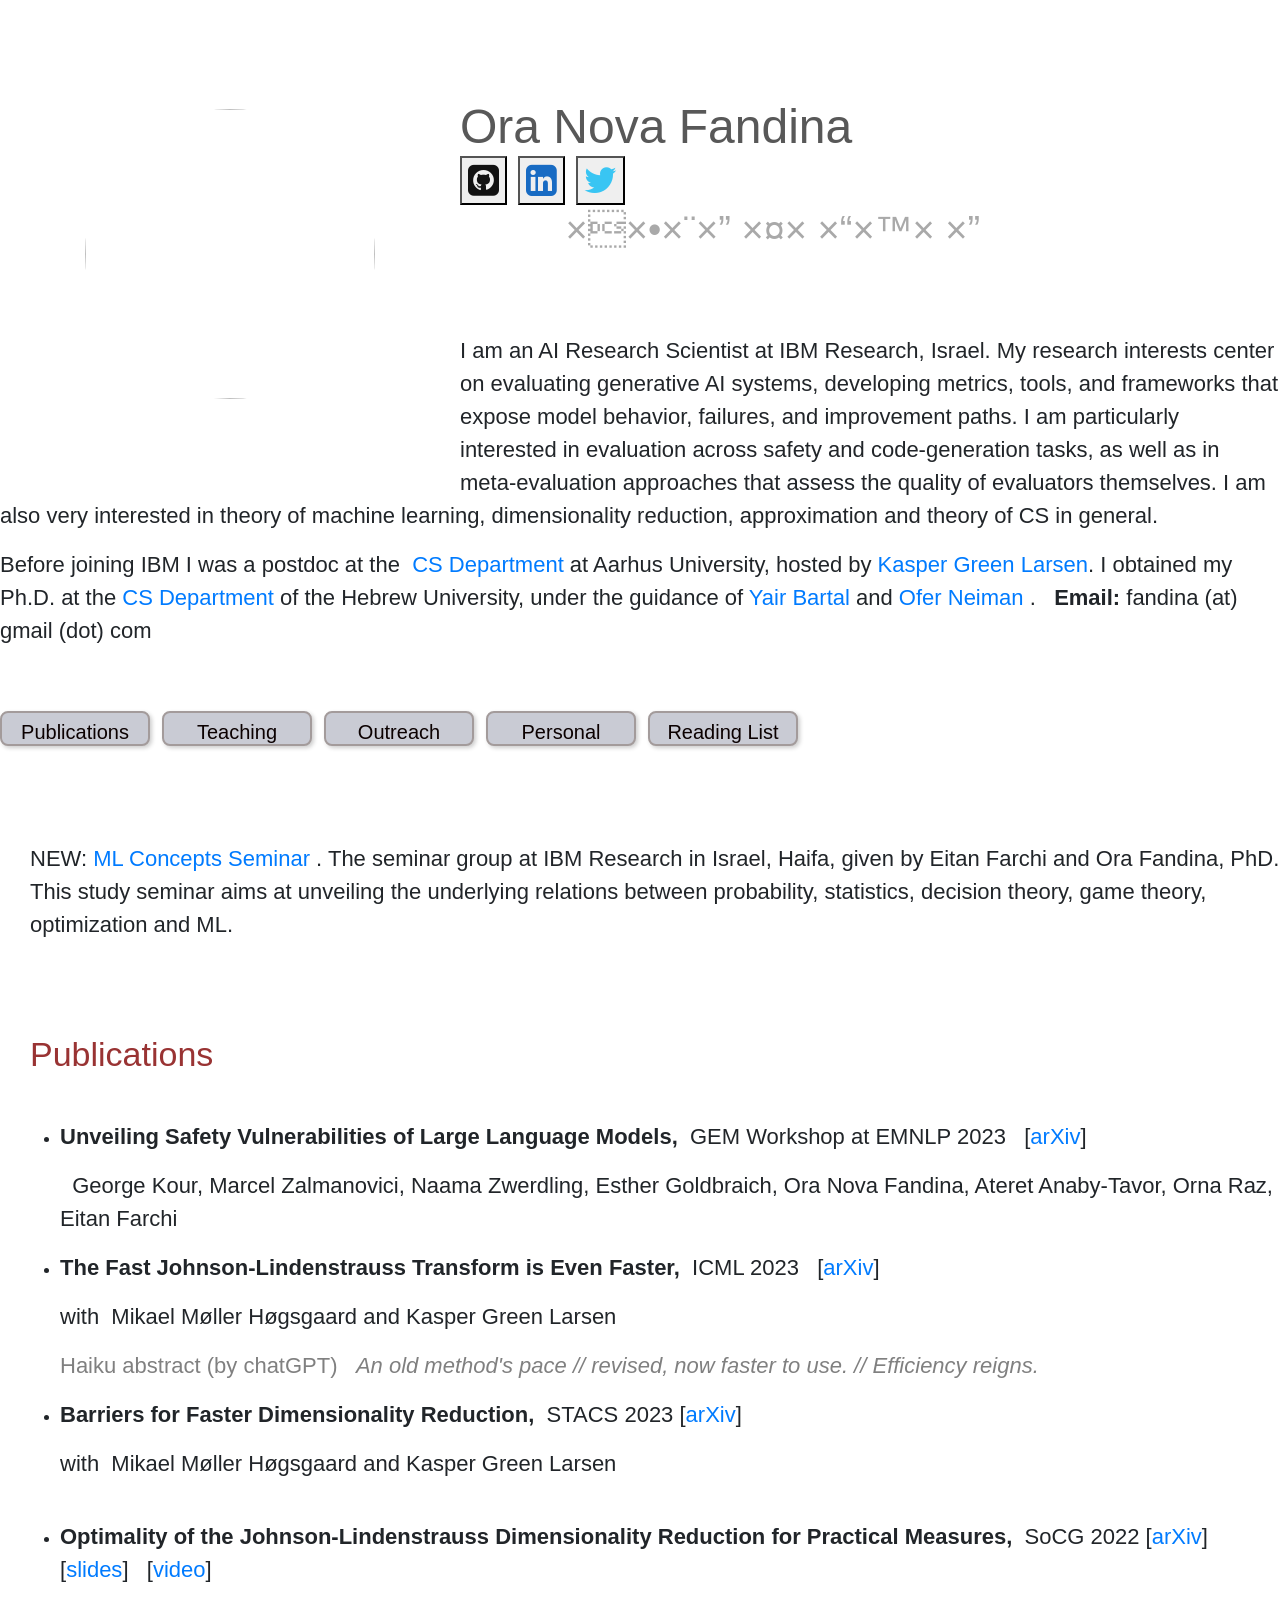
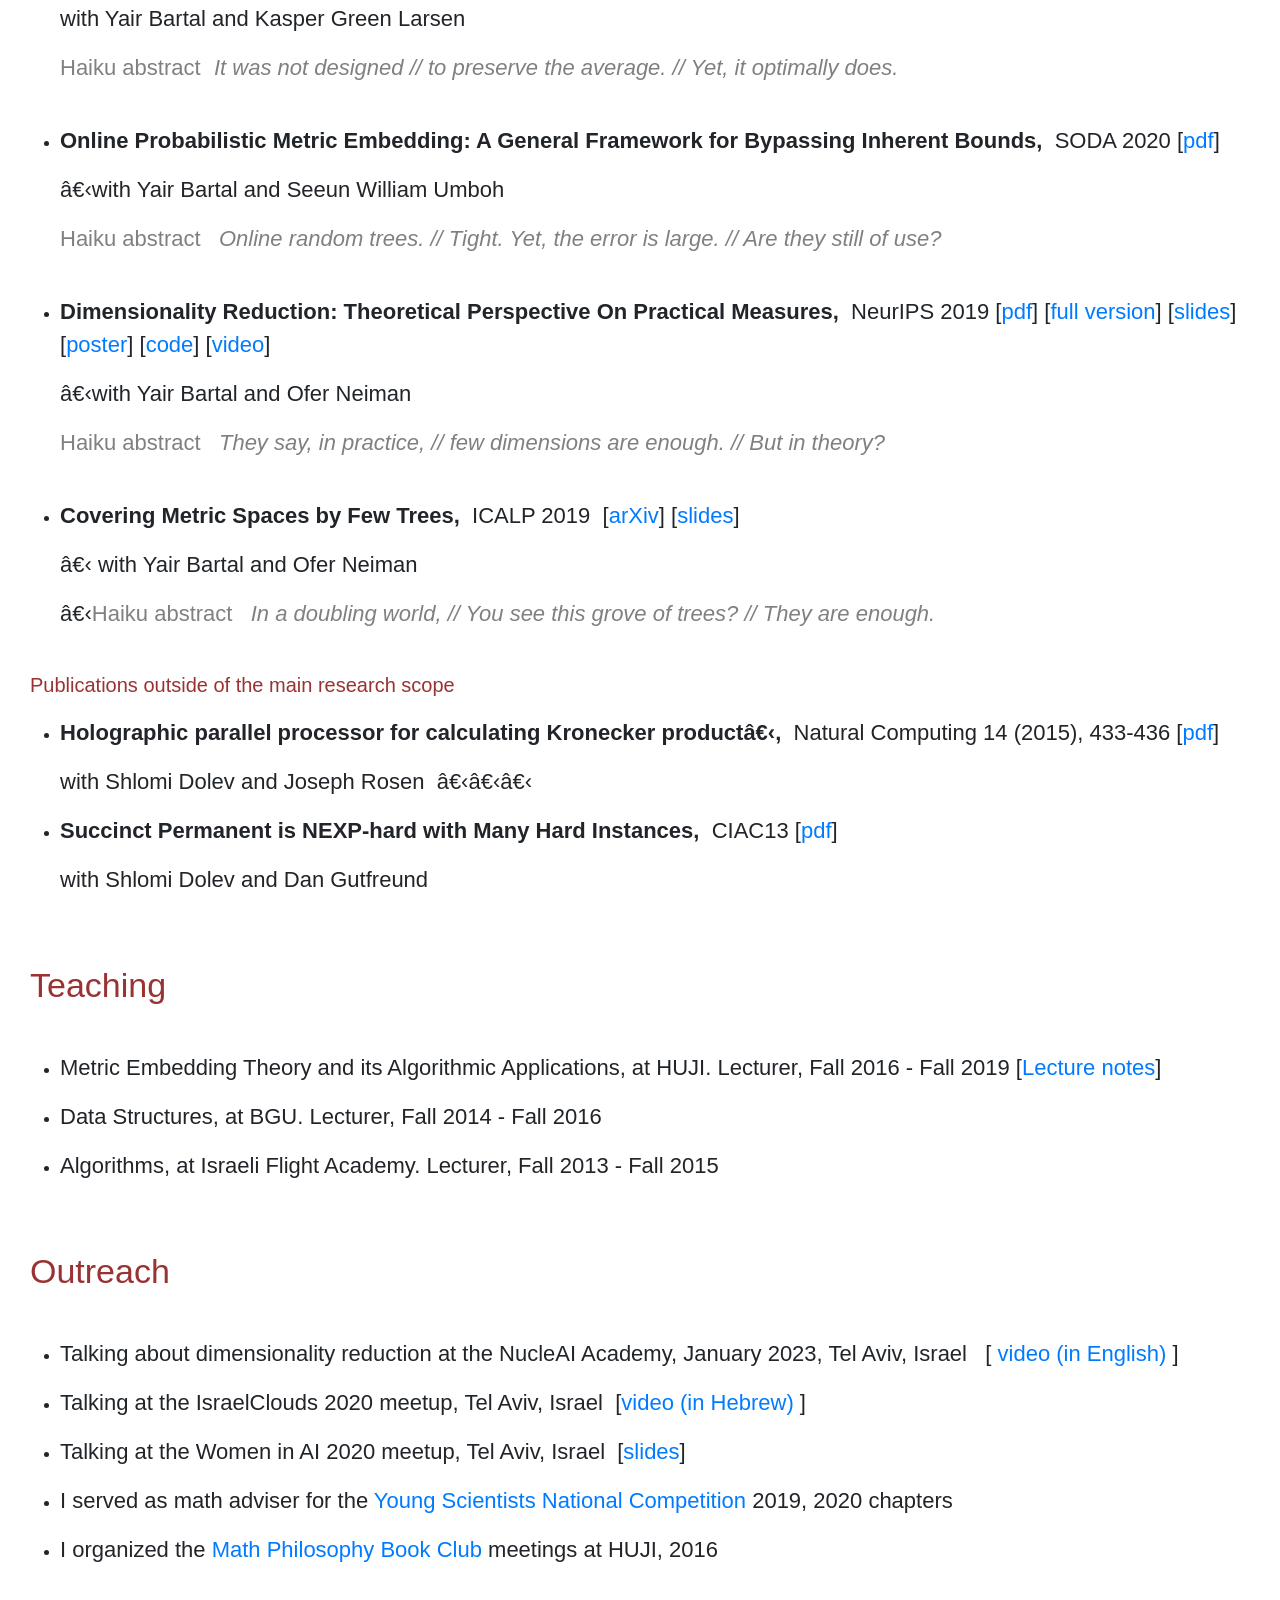
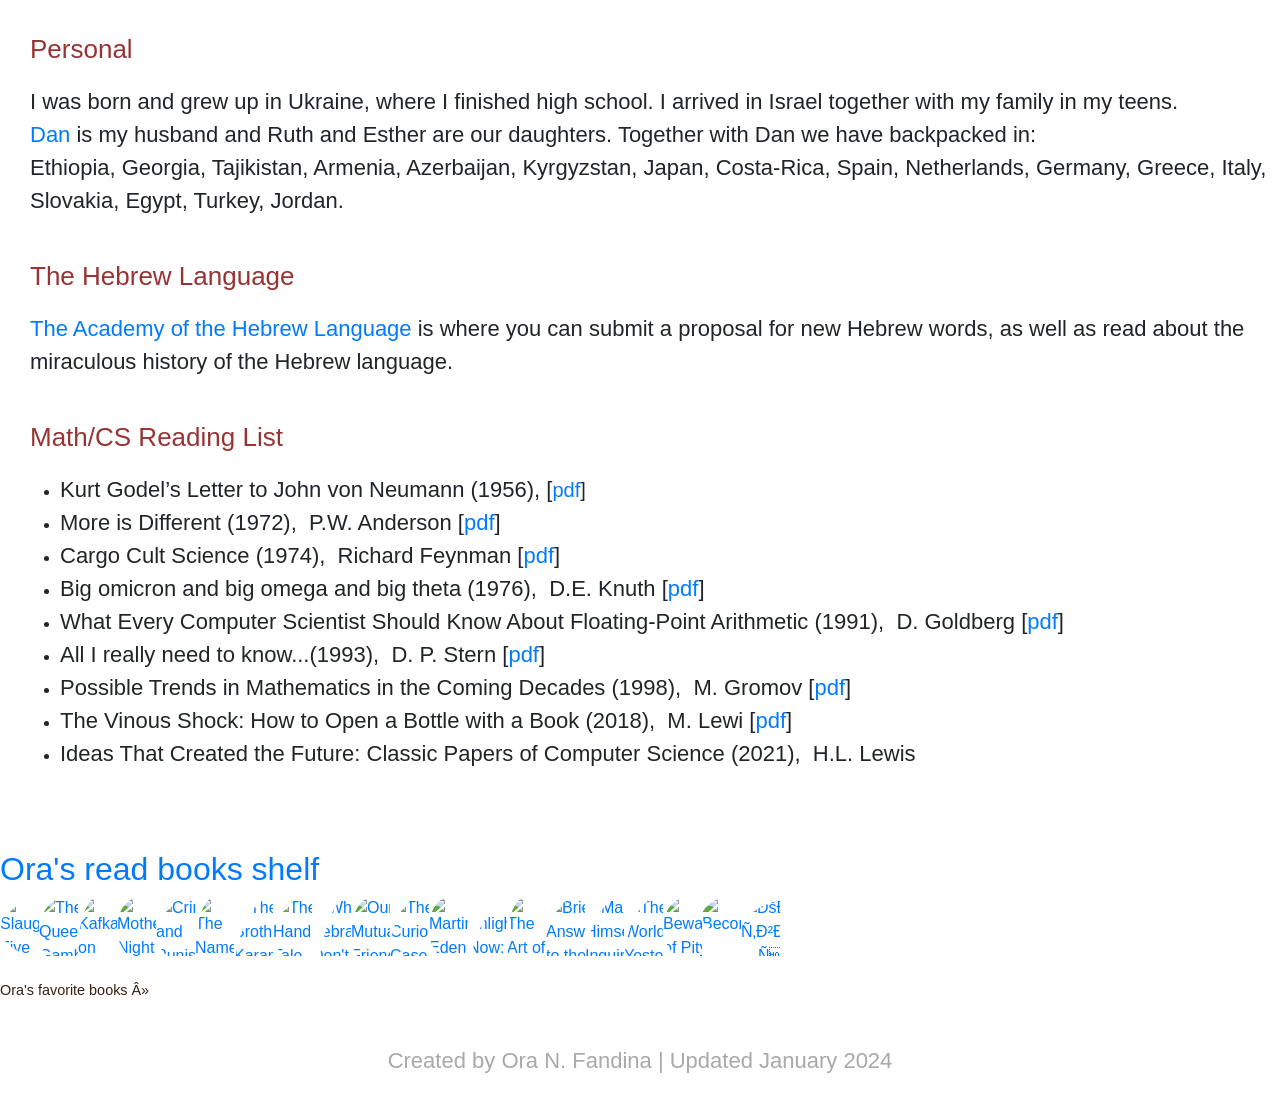
==== index.html @ a36fbe0d "Update index.html" ====
<!doctype html>

<html lang="en">
<head>

<title> Ora Fandina - Home Page </title>
<meta id="keywords" content="Ora Fandina">
<!-- Place this tag in your head or just before your close body tag. -->
<script async defer src="https://buttons.github.io/buttons.js"></script>
<script src="https://platform.linkedin.com/badges/js/profile.js" async defer type="text/javascript"></script>
<link rel="stylesheet" href="https://cdnjs.cloudflare.com/ajax/libs/font-awesome/4.7.0/css/font-awesome.min.css">
<link rel="stylesheet" href="socialicious/css/socialicious.css">
<link rel="stylesheet" href="https://maxcdn.bootstrapcdn.com/bootstrap/4.0.0-beta/css/bootstrap.min.css"
          integrity="sha384-/Y6pD6FV/Vv2HJnA6t+vslU6fwYXjCFtcEpHbNJ0lyAFsXTsjBbfaDjzALeQsN6M" crossorigin="anonymous">
<link rel='stylesheet' href='https://cdnjs.cloudflare.com/ajax/libs/font-awesome/4.7.0/css/font-awesome.min.css'>            

</head>


<style>
 <meta name="viewport", content="width=device-width, initial-scale=1.7"> 

</style> 

	

<style>
img {
  border-radius: 70%;
}
</style>

<style>

.btn {
            color: rgb(11, 0, 0);
            background-color: #c9cbd4;
            height: 35px;
            width: 150px;
            padding: 4px;
            border: 2px solid rgb(163, 155, 155);
            text-decoration: burlywood;
            font-family: 'Arial', sans-serif;
            font-size: 20px;
            box-shadow: 2px 2px 4px rgba(0, 0, 0, 0.2);
            text-align: center;
            margin-right: 12px;
            border-radius: 8px;
        }
</style>
	
<body>

<div>

<br>
	
<p ><img src="http://orafandina.github.io/photo_2.jpg" style="float:left; height:290px; margin:85px; width:290px" /> </p>


 
 

<h1 ><span style="font-size:48px"> <span style="color:#585858"> <br> Ora Nova Fandina</span> </span>  
  
  
<div class="g-ytsubscribe" data-channelid="UCyt6JmhTOx8AgCFXC13BmMw" data-layout="full" data-count="default"></div>   

  <button style="font-size:36px" onclick="location.href='https://github.com/orafandina'" type="button"> 
    <i class='fa fa-github-square' style='color:#121212'></i> </button>
  
  
  <button style="font-size:36px" onclick="location.href='https://www.linkedin.com/in/orafandina'" type="button"> 
    <i class='fa fa-linkedin-square' style='color:#186bc3'></i></button>
	
	<button style="font-size:36px" onclick="location.href='https://twitter.com/FandinaNova'" type="button"> 
    <i class='fa fa-twitter' style='color:#39c5f3'></i> </button>
	
<script src="https://apis.google.com/js/platform.js"></script>

  <br> <span style="color:#a9a9a9"><span style="font-size:38px"> &nbsp; &nbsp; &nbsp; &nbsp; &nbsp; אורה פנדינה</span></span> <br> <br> </h1>
  <br>   

<p><span style="font-size:22px">I am an AI Research Scientist at IBM Research, Israel. My research interests center on evaluating generative AI systems, developing metrics, tools, and frameworks that expose model behavior, failures, and improvement paths. 
	I am particularly interested in evaluation across safety and code-generation tasks, as well as in meta-evaluation approaches that assess the quality of evaluators themselves.
	I am also very interested in theory of machine learning, dimensionality reduction, approximation and theory of CS in general. </span></p>

	
	<p><span style="font-size:22px"> Before joining IBM I was a postdoc at the <a href="https://cs.au.dk/">&nbsp;CS Department</a>&nbsp;at Aarhus University, hosted by <a href="https://cs.au.dk/~larsen/"> Kasper Green Larsen</a>.
I obtained my Ph.D. at the <a href="http://www.cs.huji.ac.il/">CS Department</a> 
of the Hebrew University, under the guidance of <a href="http://www.cs.huji.ac.il/~yair/">Yair Bartal</a> and <a href="https://www.cs.bgu.ac.il/~neimano/">Ofer Neiman </a>. 
 &nbsp;<strong> Email: </strong>fandina (at) gmail (dot) com </span></p>

<br>  <br>
 <div class="nav">
  <a href="#publications" class="btn">Publications </a>
  <a href="#teaching" class="btn"> Teaching </a>
  <a href="#outreach" class="btn"> Outreach </a>
  <a href="#personal" class="btn"> Personal </a>
  <a href="#reading" class="btn"> Reading List </a>
</div>


<br> <br> <br>  <br>

<p style="margin-left:30px"><span style="font-size:22px"> NEW: <a href="https://www.youtube.com/channel/UCyt6JmhTOx8AgCFXC13BmMw "> ML Concepts Seminar </a>. 
	The seminar group at IBM Research in Israel, Haifa, given by Eitan Farchi and Ora Fandina, PhD. 
	This study seminar aims at unveiling the underlying relations between probability, statistics, decision theory, game theory, optimization and ML. </span></p>

<br> <br> <br>  

<div class="section one" id="publications">
 
  <p style="margin-left:30px"><span style="color:#993333"><span style="font-size:34px;"><span style="font-family:arial,helvetica,sans-serif">Publications</span></span></span></p>

  <br>
  <ul>
    <li style="margin-left:20px"><span style="font-size:22px"><strong>Unveiling Safety Vulnerabilities of Large Language Models,&nbsp;&nbsp;</strong>GEM Workshop at EMNLP 2023 &nbsp; [<a href="https://arxiv.org/abs/2311.04124">arXiv</a>]</span></li>
  
  </ul>
    
  <p style="margin-left:60px"><span style="font-size:22px">&nbsp;&nbsp;George Kour, Marcel Zalmanovici, Naama Zwerdling, Esther Goldbraich, Ora Nova Fandina, Ateret Anaby-Tavor, Orna Raz, Eitan Farchi</span></p>
    
  <ul>
    <li style="margin-left:20px"><span style="font-size:22px"><strong>The Fast Johnson-Lindenstrauss Transform is Even Faster,&nbsp;&nbsp;</strong>ICML 2023 &nbsp; [<a href="https://arxiv.org/abs/2204.01800">arXiv</a>]</span></li>
  </ul>
    
  <p style="margin-left:60px"><span style="font-size:22px">  with&nbsp;&nbsp;Mikael M&oslash;ller H&oslash;gsgaard and Kasper Green Larsen</span></p>
  <p style="margin-left:60px"><span style="color:#808080"><span style="font-size: 22px;">Haiku abstract (by chatGPT)&nbsp; &nbsp;<em>An old method's pace // revised, now faster to use. // Efficiency reigns.</em></span></span></p>
    
  <ul>
    <li style="margin-left:20px"><span style="font-size:22px"><strong>Barriers for Faster Dimensionality Reduction,&nbsp;&nbsp;</strong>STACS 2023&nbsp;[<a href="https://arxiv.org/abs/2207.03304">arXiv</a>]</span></li>
  </ul>	
  <p style="margin-left:60px"><span style="font-size:22px">  with&nbsp;&nbsp;Mikael M&oslash;ller H&oslash;gsgaard and Kasper Green Larsen</span></p>
  <br>
  
  <ul>
    <li style="margin-left:20px"><span style="font-size:22px"><strong>Optimality of the Johnson-Lindenstrauss Dimensionality Reduction for Practical Measures,&nbsp;&nbsp;</strong>SoCG 2022&nbsp;[<a href="https://arxiv.org/abs/2107.06626">arXiv</a>]&nbsp; [<a href="slides_web.pdf">slides</a>] &nbsp; [<a href="https://www.youtube.com/watch?v=XmmHS_UoJCQ&t=17756s">video</a>] </span></li>
  </ul>
  
  <p style="margin-left:60px"><span style="font-size:22px">with Yair Bartal and Kasper Green Larsen</p>
  <p style="margin-left:60px"><span style="color:#808080	"> <span style="font-size: 22px;"> Haiku abstract</span>&nbsp; &nbsp;<span style="font-size: 22px;"><em>It was not designed // to preserve the average. // Yet, it optimally does. &nbsp; &nbsp;</em></span></span></span></p>
  
  <br>
  <ul>
    <li style="margin-left:20px"><span style="font-size:22px"><strong>Online Probabilistic Metric Embedding: A General Framework for Bypassing Inherent Bounds,&nbsp;&nbsp;</strong>SODA 2020&nbsp;[<a href="full_v.pdf">pdf</a>]</span></li>
  </ul>
  
  <p style="margin-left:60px"><span style="font-size:22px">​with&nbsp;Yair Bartal and&nbsp;Seeun William Umboh</p>
   <p style="margin-left:60px"><span style="color:#808080"><span style="font-size: 22px;">Haiku abstract&nbsp; &nbsp;<em>Online random trees. // Tight. Yet, the error is large. // Are they still of use?</em></span></span></p>
  
  <br>
  
  <ul>
    <li style="margin-left:20px">
    <span style="font-size:22px"><strong >Dimensionality Reduction: Theoretical Perspective On Practical Measures,&nbsp;&nbsp;</strong>NeurIPS 2019&nbsp;[<a href="NeurIPS19_camera_version.pdf">pdf</a>] [<a href="JL_NIPS19.pdf">full version</a>] [<a href="slides_JL.pdf">slides</a>] [<a href="Nips19_poster.pptx">poster</a>] [<a href="https://github.com/orafandina/Dimensionality-Reduction">code</a>] [<a href="https://icerm.brown.edu/video_archive/?play=1906">video</a>]&nbsp;&nbsp;</span></p>
    </li>
  </ul>
  
  <p style="margin-left:60px"><span style="font-size:22px">​with&nbsp;Yair Bartal and&nbsp;Ofer Neiman</p>
  <p style="margin-left:60px"><span style="font-size:22px"><span style="color:#808080">Haiku abstract&nbsp; &nbsp;<em>They say, in practice, // few dimensions are enough. // But in theory?</em></span></span></span></p>
  
  <br>
  
  <ul>
    <li style="margin-left:20px"><span style="font-size:22px"><strong>Covering Metric Spaces by Few Trees,&nbsp;&nbsp;</strong>ICALP 2019<em>&nbsp;&nbsp;</em>[<a href="https://arxiv.org/abs/1905.07559">arXiv</a>] [<a href="slidesICALP19.pptx">slides</a>]</span></span></li>
  </ul>
  
  <p style="margin-left:60px"> <span style="font-size:22px">​ with&nbsp;Yair Bartal and&nbsp;Ofer Neiman </p>
  <p style="margin-left:60px"> <span style="font-size:22px">​<span style="color:#808080">Haiku abstract&nbsp; &nbsp;<em>In a doubling world, // You see this grove of trees? // They are enough.</em></span></span></span></p>
  
  
  
  <br>
  
  <p style="margin-left:30px"> <span style="color:#993333"><span style="font-size:20px"> <span style="font-family:arial,helvetica,sans-serif">  Publications outside of the main research scope </span> </span></span></p>
  
  <ul>
    <li style="margin-left:20px"><span style="font-size:22px"><strong>Holographic parallel processor for calculating Kronecker product​,&nbsp;&nbsp;</strong>Natural Computing&nbsp;14 (2015), 433-436&nbsp;[<a href="holog_paper.pdf">pdf</a>]&nbsp;</span></li>
  </ul>
  
  <p style="margin-left:60px"><span style="font-size:22px"> with&nbsp;Shlomi Dolev and Joseph Rosen&nbsp;&nbsp;​​​</span></p>
  
  <ul>
    <li style="margin-left:20px"><span style="font-size:22px"> <strong>Succinct Permanent is NEXP-hard with Many Hard Instances,</strong>&nbsp;<em>&nbsp;</em>CIAC13<em> </em>[<a href="CIAC_paper.pdf">pdf</a>]</span></span></li>
  </ul>
  
  <p style="margin-left:60px"><span style="font-size:22px"> with&nbsp;Shlomi Dolev and Dan Gutfreund&nbsp;</span></p>

</div>


<br>
<br>


<div class="section two" id="teaching">
  <p style="margin-left:30px"><span style="font-size:34px"><span style="color:#993333"> <span style="font-family:arial,helvetica,sans-serif"> Teaching </span></span></span></p>
  <br>
  <ul>
    <li style="margin-left:20px"><p><span style="font-size:22px"> Metric Embedding Theory and its Algorithmic Applications, at HUJI. Lecturer, Fall 2016 - Fall 2019&nbsp;[<a href="https://moodle2.cs.huji.ac.il/nu18/course/view.php?id=67720&amp;lang=en">Lecture notes</a>]</span></p></li>
    <li style="margin-left:20px"><p><span style="font-size:22px"> Data Structures, at BGU. Lecturer, Fall 2014 - Fall 2016</span></p></li>
      <li style="margin-left:20px"><p><span style="font-size:22px"> Algorithms, at Israeli Flight Academy. Lecturer, Fall 2013 - Fall 2015 </span></p></li>
  </ul>
</div>




<br>
<br>

<div class="section three" id="outreach">

<p style="margin-left:30px"><span style="font-size:34px"><span style="color:#993333"> <span style="font-family:arial,helvetica,sans-serif"> Outreach </span></span></span> </p>
<br>
<ul>
	<li style="margin-left:20px"><span style="font-size:22px"> Talking about dimensionality reduction at the NucleAI Academy, January 2023, Tel Aviv, Israel &nbsp;&nbsp;[<a href="https://www.youtube.com/watch?v=oKiCh_zf0JU&t=153s&ab_channel=Nucleai"> video&nbsp;(in English) </a>]</span></span></li>
</ul>

<ul>
	<li style="margin-left:20px"><span style="font-size:22px"> Talking at the IsraelClouds 2020 meetup, Tel Aviv, Israel &nbsp;[<a href="https://youtu.be/C1O2NcRSHKY?t=185">video&nbsp;(in Hebrew) </a>]</span></span></li>
</ul>

<ul>
	<li style="margin-left:20px"><span style="font-size:22px"> Talking at the Women in AI 2020 meetup, Tel Aviv, Israel &nbsp;[<a href="Practical Measures_WinAI_Facebook.pdf">slides</a>]</span></span></li>
</ul>

<ul>
	<li style="margin-left:20px"><span style="font-size:22px"> I served as math adviser for the <a href="https://www.mada.org.il/young/about">Young Scientists&nbsp;National&nbsp;Competition</a> 2019, 2020 chapters</span></span></li>
</ul>

<ul>
	<li style="margin-left:20px"><span style="font-size:22px"> I organized the&nbsp;<a href="https://trello.com/b/ROS7mauy">Math Philosophy Book Club</a> meetings&nbsp;at HUJI, 2016 </span></li>
</ul>
</div>
<br>
<br>

<div class="section four" id="personal">
<p style="margin-left:30px"><span style="font-size:26px"><span style="color:#993333">Personal</span></span></p>
<p style="margin-left:30px"><span style="font-size:22px">I was born and grew up in Ukraine, where I finished high school. 
I arrived in Israel together with my family in my teens. <br>
<a href="https://scholar.google.com/citations?user=Fa_bvG4AAAAJ&amp;hl=en" style="font-size: 22px;">Dan </a><span style="font-size:22px;"> is my husband and Ruth and Esther are our daughters.</span>
<span style="font-size:22px;"> Together with Dan we have backpacked in: <br> Ethiopia, Georgia, Tajikistan, Armenia, Azerbaijan, Kyrgyzstan, Japan, Costa-Rica, Spain, Netherlands, Germany, Greece, Italy, Slovakia, Egypt, Turkey, Jordan.</span></p>
</div>


<br>

<p style="margin-left:30px"><span style="font-size:26px"><span style="color:#993333">The Hebrew Language</span></span></span></p>

<p style="margin-left:30px"><span style="font-size:22px"><a href="https://en.hebrew-academy.org.il/">The Academy of the Hebrew Language</a>&nbsp;is where you can submit a proposal for new Hebrew words, 
as well as read about the miraculous history of the Hebrew language.</span></p>

<!---
<p style="margin-left:30px"><span style="font-size:22px"><strong>Observations on the uniqueness of Jerusalem.</span></strong>&nbsp;<span style="font-size:22px">Jerusalem has three almost unconnected city centers: 
the Historical Center(aka tourist Jerusalem), the Haredi Center (Ultra-Orthodox Jews) <br> and the East Jerusalem Center (Arab Jerusalem). All three speak different languages (Hebrew, Yiddish, Arabic), 
and have their own set of holidays defined by the three Abrahamic religions:<br> Christianity, Judaism and Islam, celebrated according to different calendars. Most of the residents of the Haredi areas 
have never visited East Jerusalem neighborhoods and the same holds true <br> for the residents of East Jerusalem, who never visit the Haredi areas. Yet, despite these seemingly huge gaps, 
the communities live side by side and use the same public services.</span></p> -->

<br>
<div class="section five" id="reading">


<p style="margin-left:30px">
<span style="font-size:26px"><span style="color:#993333"> Math/CS Reading List </span></p>

<ul>
	<li style="margin-left:20px"> <span style="font-size:22px">Kurt Godel&rsquo;s Letter to John von Neumann (1956),&nbsp;[</span><a href="godel_to_neum.pdf" style="font-size: 20px;">pdf</a><span style="font-size: 20px;">]</span></li>
	<li style="margin-left:20px"> <span style="font-size:22px">More is Different (1972),&nbsp; P.W. Anderson [<a href="https://www.tkm.kit.edu/downloads/TKM1_2011_more_is_different_PWA.pdf">pdf</a>]</span></li>
	<li style="margin-left:20px"> <span style="font-size:22px">Cargo Cult Science (1974),&nbsp Richard Feynman [<a href="http://csinvesting.org/wp-content/uploads/2017/04/Feynman_Cargo_Cult_Science_reading.pdf">pdf</a>]</span></li>

	<li style="margin-left:20px"> <span style="font-size:22px">Big omicron and big omega and big theta (1976),&nbsp; D.E. Knuth [<a href="https://dl.acm.org/doi/pdf/10.1145/1008328.1008329?casa_token=rp8pdkFCywwAAAAA:WKjCOLrah_K8jwtbiJp0_DBefPT-T07mSoWbYRl2iTzMKgzgGQw7ES_Tsk2Jh13hPd8tc7koLgI">pdf</a>]</span></li>
	<li style="margin-left:20px"><span style="font-size:22px">What Every Computer Scientist Should Know About Floating-Point Arithmetic (1991),&nbsp; D. Goldberg [<a href="float_point.pdf">pdf</a>]</span></span></li>
    	<li style="margin-left:20px"><span style="font-size:22px"> All I really need to know...(1993),&nbsp; D. P. Stern [<a href="http://theory.caltech.edu/~preskill/all-i-really-need-to-know.pdf">pdf</a>]</span></li>
	<li style="margin-left:20px"><span style="font-size:22px">Possible Trends in Mathematics in the Coming Decades (1998),&nbsp; M. Gromov [<a href="forum_trends.pdf">pdf</a>]</span></span></li>
        <li style="margin-left:20px"><span style="font-size:22px">The Vinous Shock: How to Open a Bottle with a Book (2018),&nbsp; M. Lewi [<a href="https://www.marklevimath.com/_files/ugd/4d55eb_701327c8f268482fb7f022ce9c919627.pdf">pdf</a>]</span></li>
    	<li style="margin-left:20px"><span style="font-size:22px">Ideas That Created the Future: Classic Papers of Computer Science (2021),&nbsp; H.L. Lewis</span></span></li>
  
</ul>
</div>



<p><br />
<br />
</p>


      <style type="text/css" media="screen">
        .gr_grid_container {
          /* customize grid container div here. eg: width: 500px; */
        }

        .gr_grid_book_container {
          /* customize book cover container div here */
          float: left;
          width: 39px;
          height: 60px;
          padding: 0px 0px;
          overflow: hidden;
        }
      </style>
      <div id="gr_grid_widget_1650883976">
        <!-- Show static html as a placeholder in case js is not enabled - javascript include will override this if things work -->
            <h2>
      <a style="text-decoration: none;" rel="nofollow" href="https://www.goodreads.com/review/list/18291690-ora?shelf=read&utm_medium=api&utm_source=grid_widget">Ora's read books shelf</a>
    </h2>
  <div class="gr_grid_container">
    <div class="gr_grid_book_container"><a title="Slaughterhouse-Five" rel="nofollow" href="https://www.goodreads.com/book/show/8123395-slaughterhouse-five"><img alt="Slaughterhouse-Five" border="0" src="https://i.gr-assets.com/images/S/compressed.photo.goodreads.com/books/1645831073l/8123395._SY75_.jpg" /></a></div>
    <div class="gr_grid_book_container"><a title="The Queen's Gambit" rel="nofollow" href="https://www.goodreads.com/book/show/55849740-the-queen-s-gambit"><img alt="The Queen's Gambit" border="0" src="https://i.gr-assets.com/images/S/compressed.photo.goodreads.com/books/1604563167l/55849740._SY75_.jpg" /></a></div>
    <div class="gr_grid_book_container"><a title="Kafka on the Shore" rel="nofollow" href="https://www.goodreads.com/book/show/6564051-kafka-on-the-shore"><img alt="Kafka on the Shore" border="0" src="https://i.gr-assets.com/images/S/compressed.photo.goodreads.com/books/1529183566l/6564051._SY75_.jpg" /></a></div>
    <div class="gr_grid_book_container"><a title="Mother Night" rel="nofollow" href="https://www.goodreads.com/book/show/42623174-mother-night"><img alt="Mother Night" border="0" src="https://i.gr-assets.com/images/S/compressed.photo.goodreads.com/books/1541294772l/42623174._SY75_.jpg" /></a></div>
    <div class="gr_grid_book_container"><a title="Crime and Punishment" rel="nofollow" href="https://www.goodreads.com/book/show/6316119-crime-and-punishment"><img alt="Crime and Punishment" border="0" src="https://i.gr-assets.com/images/S/compressed.photo.goodreads.com/books/1328307581l/6316119._SY75_.jpg" /></a></div>
    <div class="gr_grid_book_container"><a title="The Name of the Rose" rel="nofollow" href="https://www.goodreads.com/book/show/8694005-the-name-of-the-rose"><img alt="The Name of the Rose" border="0" src="https://i.gr-assets.com/images/S/compressed.photo.goodreads.com/books/1483108189l/8694005._SY75_.jpg" /></a></div>
    <div class="gr_grid_book_container"><a title="The Brothers Karamazov: Revised Edition of Original Version (Classics To Go Book 401)" rel="nofollow" href="https://www.goodreads.com/book/show/25863954-the-brothers-karamazov"><img alt="The Brothers Karamazov: Revised Edition of Original Version" border="0" src="https://i.gr-assets.com/images/S/compressed.photo.goodreads.com/books/1436240317l/25863954._SX50_.jpg" /></a></div>
    <div class="gr_grid_book_container"><a title="The Handmaid's Tale" rel="nofollow" href="https://www.goodreads.com/book/show/35502079-the-handmaid-s-tale"><img alt="The Handmaid's Tale" border="0" src="https://i.gr-assets.com/images/S/compressed.photo.goodreads.com/books/1498215739l/35502079._SY75_.jpg" /></a></div>
    <div class="gr_grid_book_container"><a title="Why Zebras Don't Get Ulcers: The Acclaimed Guide to Stress, Stress-Related Diseases, and Coping" rel="nofollow" href="https://www.goodreads.com/book/show/9348931-why-zebras-don-t-get-ulcers"><img alt="Why Zebras Don't Get Ulcers: The Acclaimed Guide to Stress, Stress-Related Diseases, and Coping" border="0" src="https://i.gr-assets.com/images/S/compressed.photo.goodreads.com/books/1328356969l/9348931._SY75_.jpg" /></a></div>
    <div class="gr_grid_book_container"><a title="Our Mutual Friend" rel="nofollow" href="https://www.goodreads.com/book/show/19384436-our-mutual-friend"><img alt="Our Mutual Friend" border="0" src="https://i.gr-assets.com/images/S/compressed.photo.goodreads.com/books/1386806936l/19384436._SX50_.jpg" /></a></div>
    <div class="gr_grid_book_container"><a title="The Curious Case of Benjamin Button" rel="nofollow" href="https://www.goodreads.com/book/show/34925367-the-curious-case-of-benjamin-button"><img alt="The Curious Case of Benjamin Button" border="0" src="https://i.gr-assets.com/images/S/compressed.photo.goodreads.com/books/1492783380l/34925367._SY75_.jpg" /></a></div>
    <div class="gr_grid_book_container"><a title="Martin Eden" rel="nofollow" href="https://www.goodreads.com/book/show/19442028-martin-eden"><img alt="Martin Eden" border="0" src="https://i.gr-assets.com/images/S/compressed.photo.goodreads.com/books/1386940329l/19442028._SY75_.jpg" /></a></div>
    <div class="gr_grid_book_container"><a title="Enlightenment Now: The Case for Reason, Science, Humanism, and Progress" rel="nofollow" href="https://www.goodreads.com/book/show/35968998-enlightenment-now"><img alt="Enlightenment Now: The Case for Reason, Science, Humanism, and Progress" border="0" src="https://i.gr-assets.com/images/S/compressed.photo.goodreads.com/books/1626031076l/35968998._SY75_.jpg" /></a></div>
    <div class="gr_grid_book_container"><a title="The Art of Being" rel="nofollow" href="https://www.goodreads.com/book/show/36697061-the-art-of-being"><img alt="The Art of Being" border="0" src="https://i.gr-assets.com/images/S/compressed.photo.goodreads.com/books/1512140268l/36697061._SY75_.jpg" /></a></div>
    <div class="gr_grid_book_container"><a title="Brief Answers to the Big Questions" rel="nofollow" href="https://www.goodreads.com/book/show/41811131-brief-answers-to-the-big-questions"><img alt="Brief Answers to the Big Questions" border="0" src="https://i.gr-assets.com/images/S/compressed.photo.goodreads.com/books/1536724844l/41811131._SY75_.jpg" /></a></div>
    <div class="gr_grid_book_container"><a title="Man for Himself: An Inquiry Into the Psychology of Ethics" rel="nofollow" href="https://www.goodreads.com/book/show/40718037-man-for-himself"><img alt="Man for Himself: An Inquiry Into the Psychology of Ethics" border="0" src="https://i.gr-assets.com/images/S/compressed.photo.goodreads.com/books/1530712719l/40718037._SY75_.jpg" /></a></div>
    <div class="gr_grid_book_container"><a title="The World of Yesterday: Memoirs of a European" rel="nofollow" href="https://www.goodreads.com/book/show/19216831-the-world-of-yesterday"><img alt="The World of Yesterday: Memoirs of a European" border="0" src="https://i.gr-assets.com/images/S/compressed.photo.goodreads.com/books/1386278956l/19216831._SY75_.jpg" /></a></div>
    <div class="gr_grid_book_container"><a title="Beware of Pity" rel="nofollow" href="https://www.goodreads.com/book/show/18934147-beware-of-pity"><img alt="Beware of Pity" border="0" src="https://i.gr-assets.com/images/S/compressed.photo.goodreads.com/books/1385323445l/18934147._SY75_.jpg" /></a></div>
    <div class="gr_grid_book_container"><a title="Becoming" rel="nofollow" href="https://www.goodreads.com/book/show/38745806-becoming"><img alt="Becoming" border="0" src="https://i.gr-assets.com/images/S/compressed.photo.goodreads.com/books/1528206718l/38745806._SY75_.jpg" /></a></div>
    <div class="gr_grid_book_container"><a title="Как творить историю" rel="nofollow" href="https://www.goodreads.com/book/show/43335160"><img alt="Как творить историю" border="0" src="https://i.gr-assets.com/images/S/compressed.photo.goodreads.com/books/1545679603l/43335160._SY75_.jpg" /></a></div>
    <br style="clear: both"/><br/><a class="gr_grid_branding" style="font-size: .9em; color: #382110; text-decoration: none;  float: left; clear: both" rel="nofollow" href="https://www.goodreads.com/user/show/18291690-ora">Ora's favorite books »</a>
  <noscript><br/>Share <a rel="nofollow" href="/">book reviews</a> and ratings with Ora, and even join a <a rel="nofollow" href="/group">book club</a> on Goodreads.</noscript>
  </div>

      </div>
      <script src="https://www.goodreads.com/review/grid_widget/18291690.Ora's%20read%20books%20shelf?cover_size=small&hide_link=&hide_title=&num_books=24&order=a&shelf=read&sort=date_added&widget_id=1650883976" type="text/javascript" charset="utf-8"></script>

<p><br />
<br />
</p>

<p><center> <span style="font-size:22px"> <span style="color:#A9A9A9	">Created by Ora N. Fandina | Updated January 2024</span></span> </center> </p>


</div>
</body>
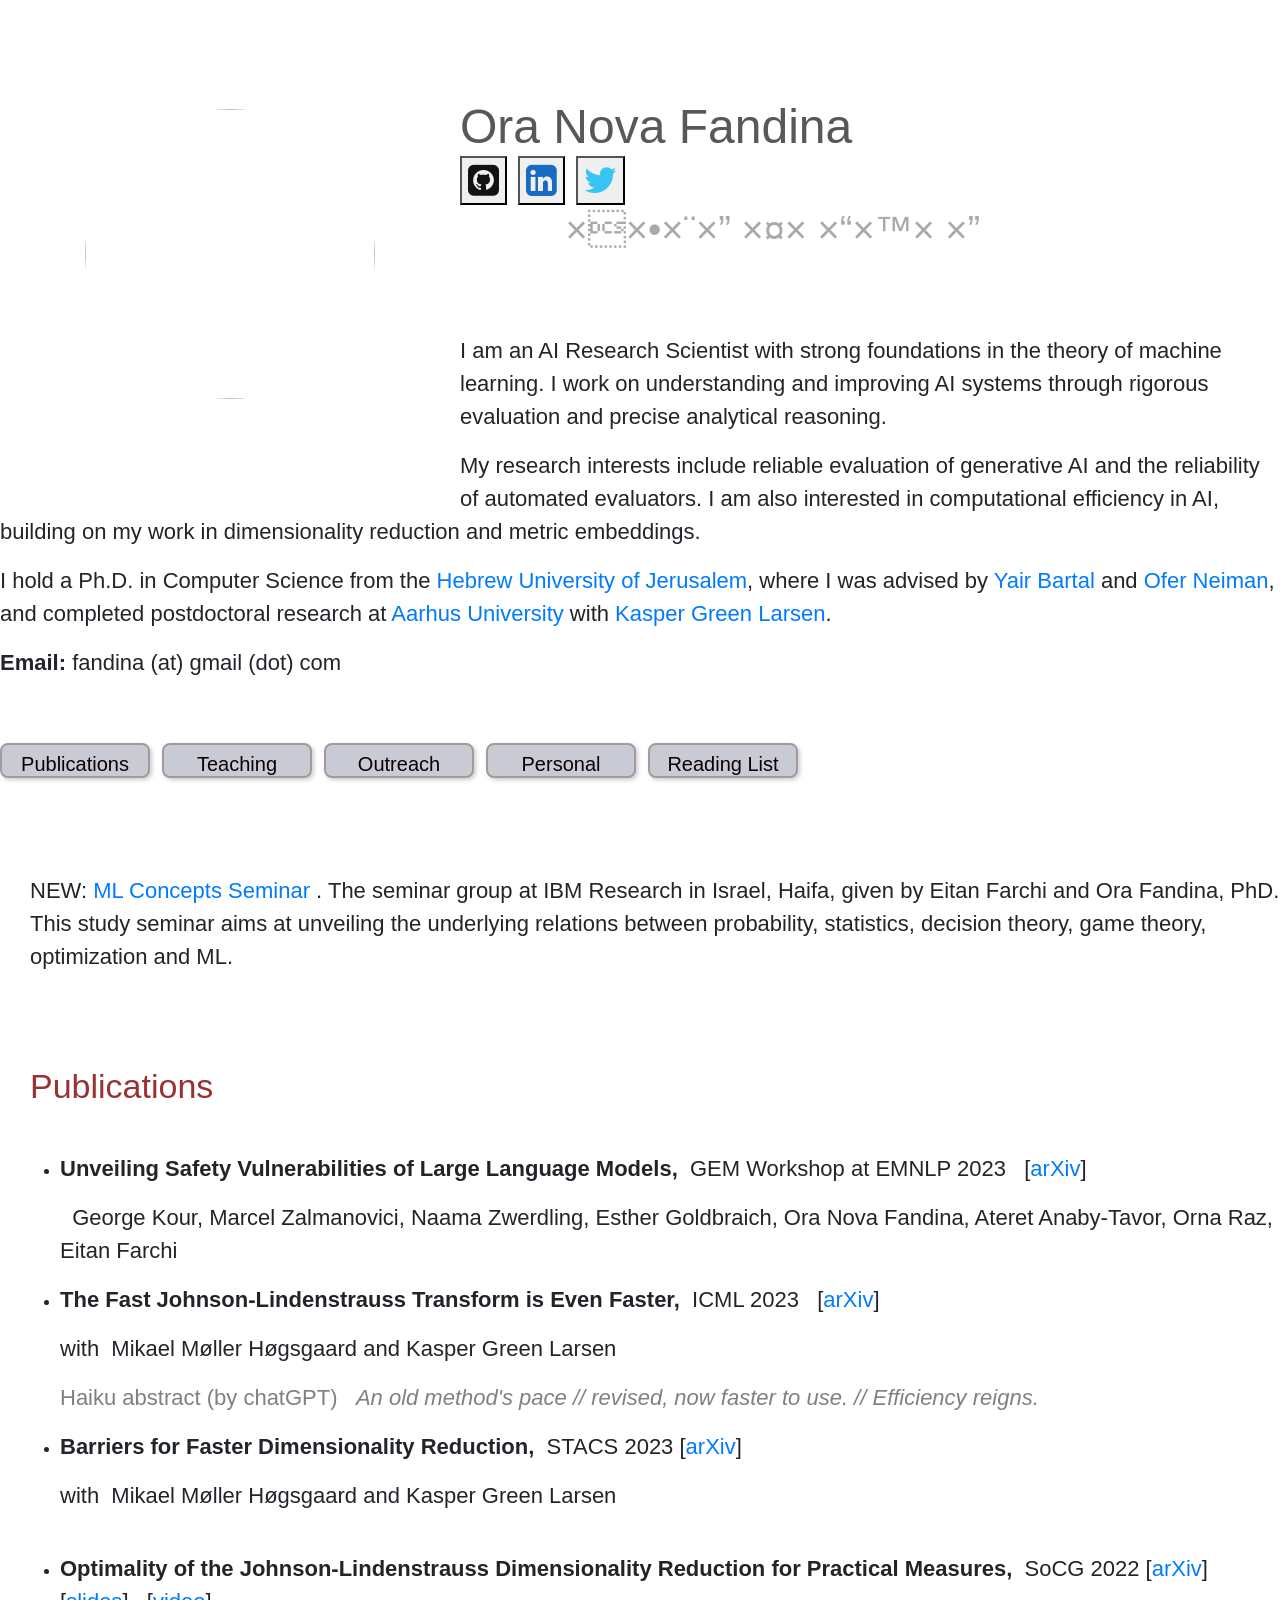
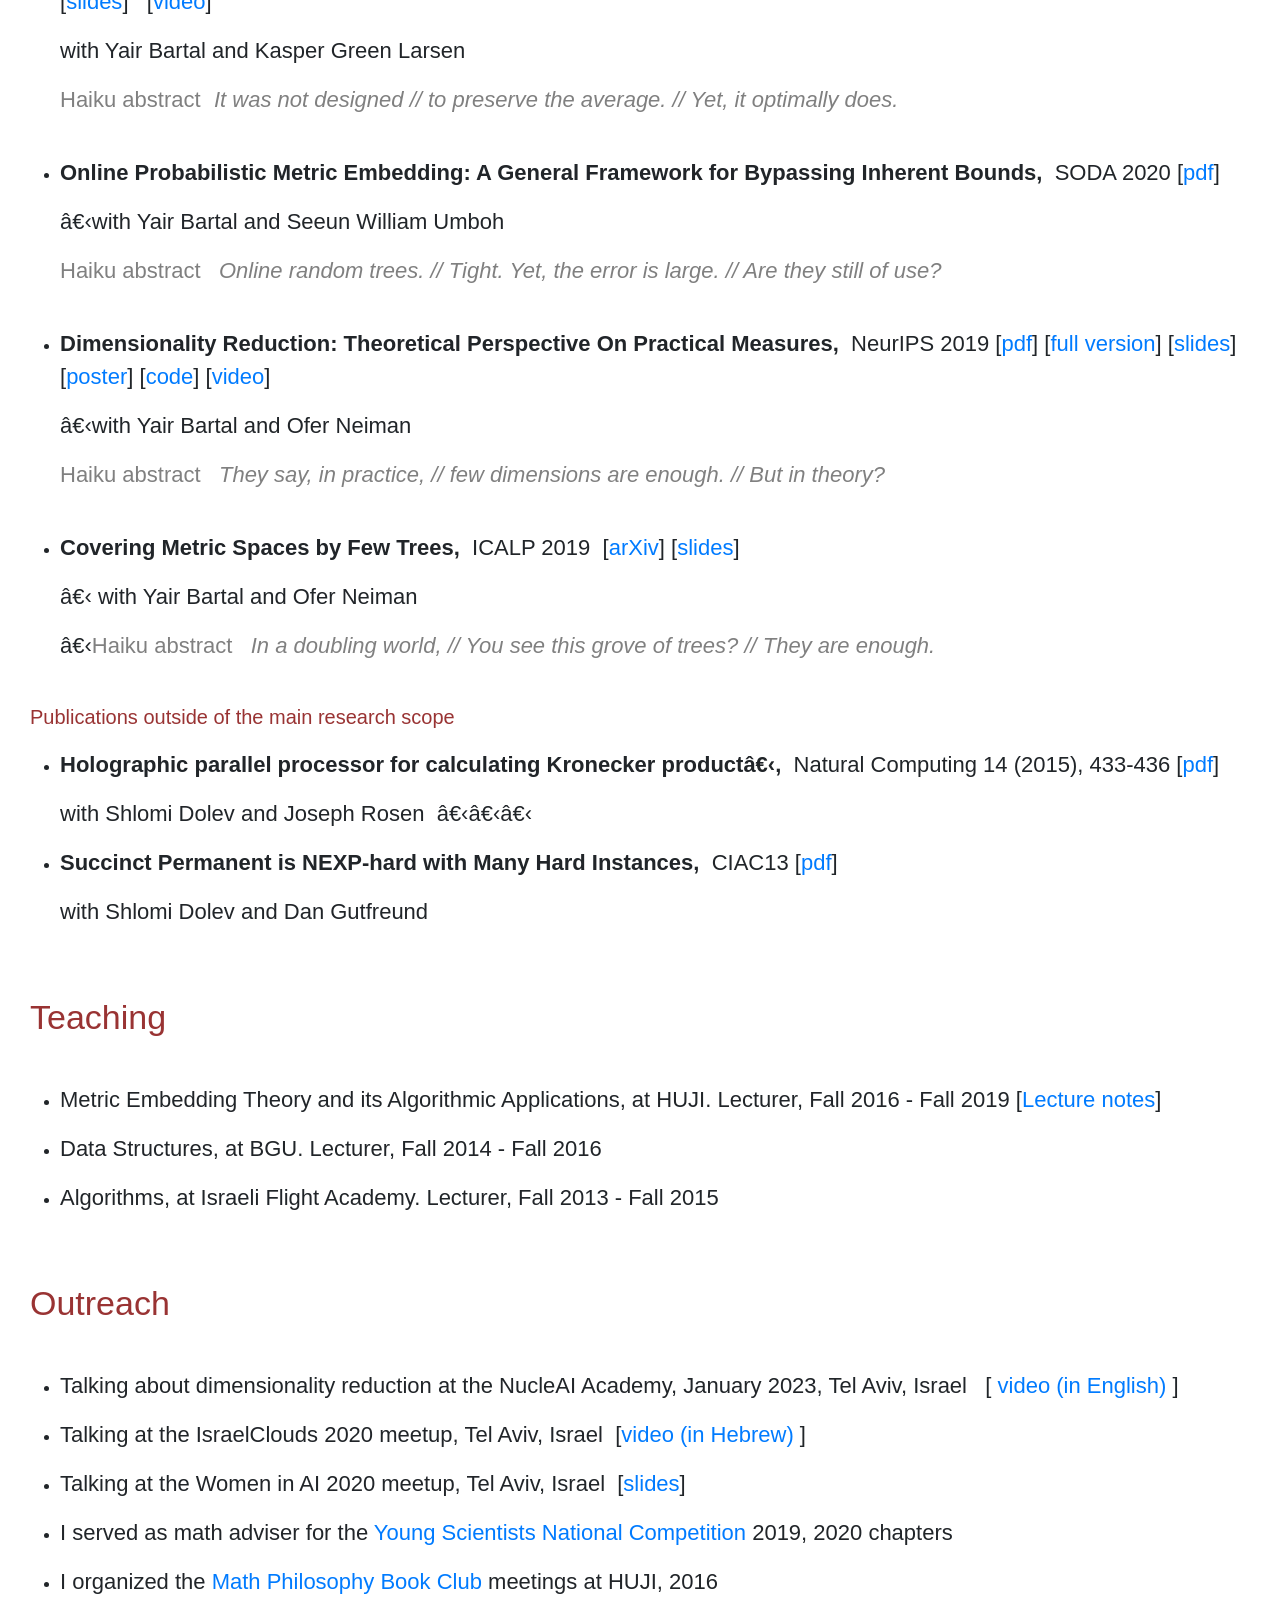
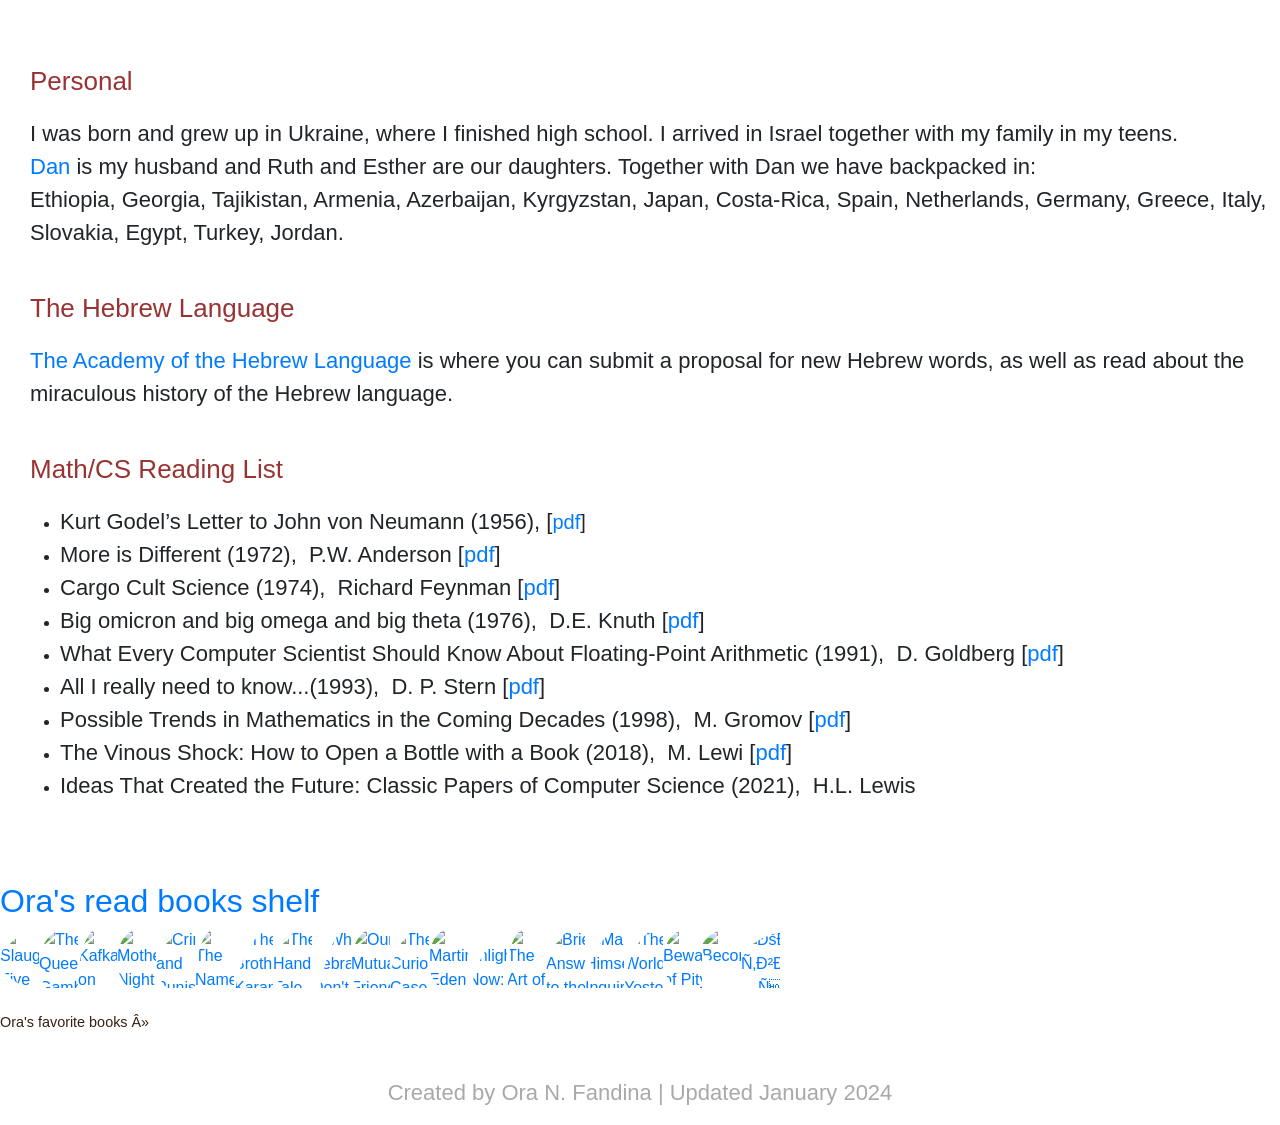
==== commit 80d48d0a: "Update research introduction and academic background" ====
--- a/index.html
+++ b/index.html
@@ -81,15 +81,13 @@
   <br> <span style="color:#a9a9a9"><span style="font-size:38px"> &nbsp; &nbsp; &nbsp; &nbsp; &nbsp; אורה פנדינה</span></span> <br> <br> </h1>
   <br>   
 
-<p><span style="font-size:22px">I am an AI Research Scientist at IBM Research, Israel. My research interests center on evaluating generative AI systems, developing metrics, tools, and frameworks that expose model behavior, failures, and improvement paths. 
-	I am particularly interested in evaluation across safety and code-generation tasks, as well as in meta-evaluation approaches that assess the quality of evaluators themselves.
-	I am also very interested in theory of machine learning, dimensionality reduction, approximation and theory of CS in general. </span></p>
-
-	
-	<p><span style="font-size:22px"> Before joining IBM I was a postdoc at the <a href="https://cs.au.dk/">&nbsp;CS Department</a>&nbsp;at Aarhus University, hosted by <a href="https://cs.au.dk/~larsen/"> Kasper Green Larsen</a>.
-I obtained my Ph.D. at the <a href="http://www.cs.huji.ac.il/">CS Department</a> 
-of the Hebrew University, under the guidance of <a href="http://www.cs.huji.ac.il/~yair/">Yair Bartal</a> and <a href="https://www.cs.bgu.ac.il/~neimano/">Ofer Neiman </a>. 
- &nbsp;<strong> Email: </strong>fandina (at) gmail (dot) com </span></p>
+<p><span style="font-size:22px">I am an AI Research Scientist with strong foundations in the theory of machine learning. I work on understanding and improving AI systems through rigorous evaluation and precise analytical reasoning.</span></p>
+
+<p><span style="font-size:22px">My research interests include reliable evaluation of generative AI and the reliability of automated evaluators. I am also interested in computational efficiency in AI, building on my work in dimensionality reduction and metric embeddings.</span></p>
+
+<p><span style="font-size:22px">I hold a Ph.D. in Computer Science from the <a href="http://www.cs.huji.ac.il/">Hebrew University of Jerusalem</a>, where I was advised by <a href="http://www.cs.huji.ac.il/~yair/">Yair Bartal</a> and <a href="https://www.cs.bgu.ac.il/~neimano/">Ofer Neiman</a>, and completed postdoctoral research at <a href="https://cs.au.dk/">Aarhus University</a> with <a href="https://cs.au.dk/~larsen/">Kasper Green Larsen</a>.</span></p>
+
+<p><span style="font-size:22px"><strong>Email: </strong>fandina (at) gmail (dot) com</span></p>
 
 <br>  <br>
  <div class="nav">
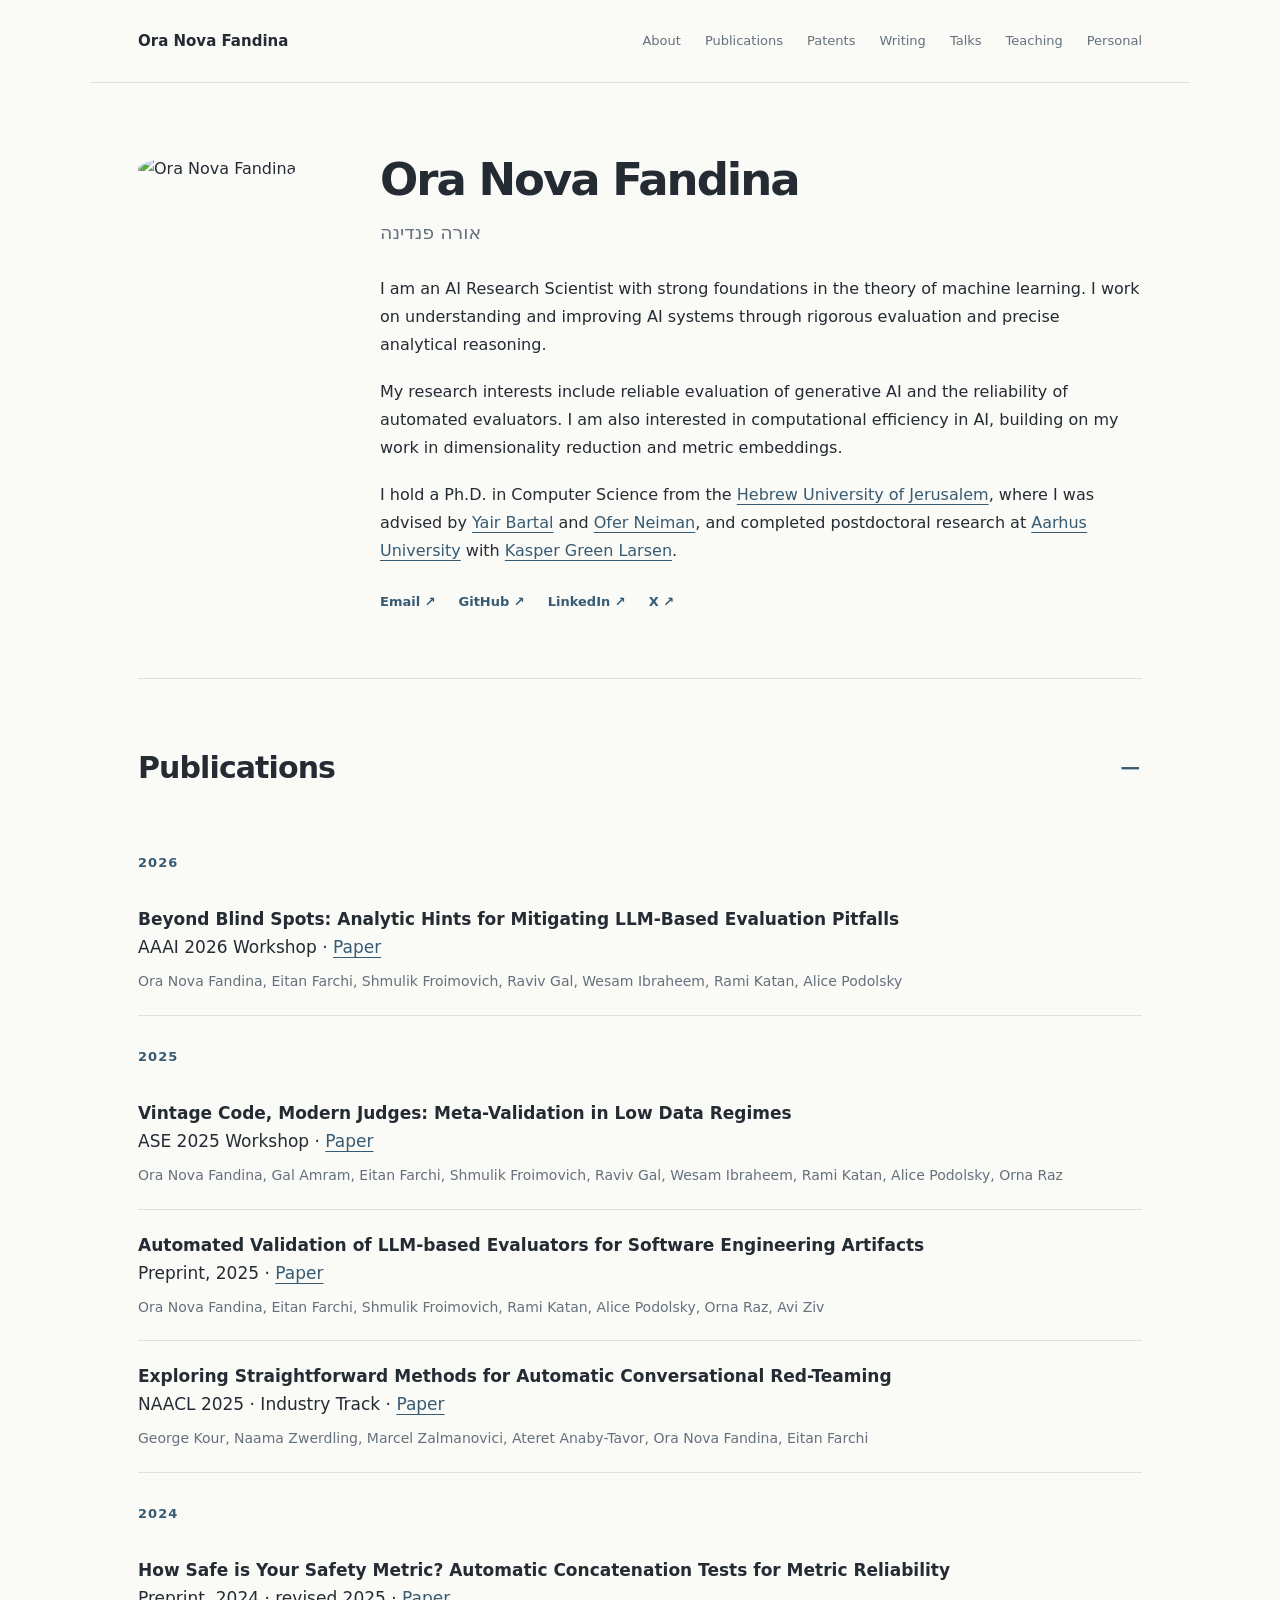
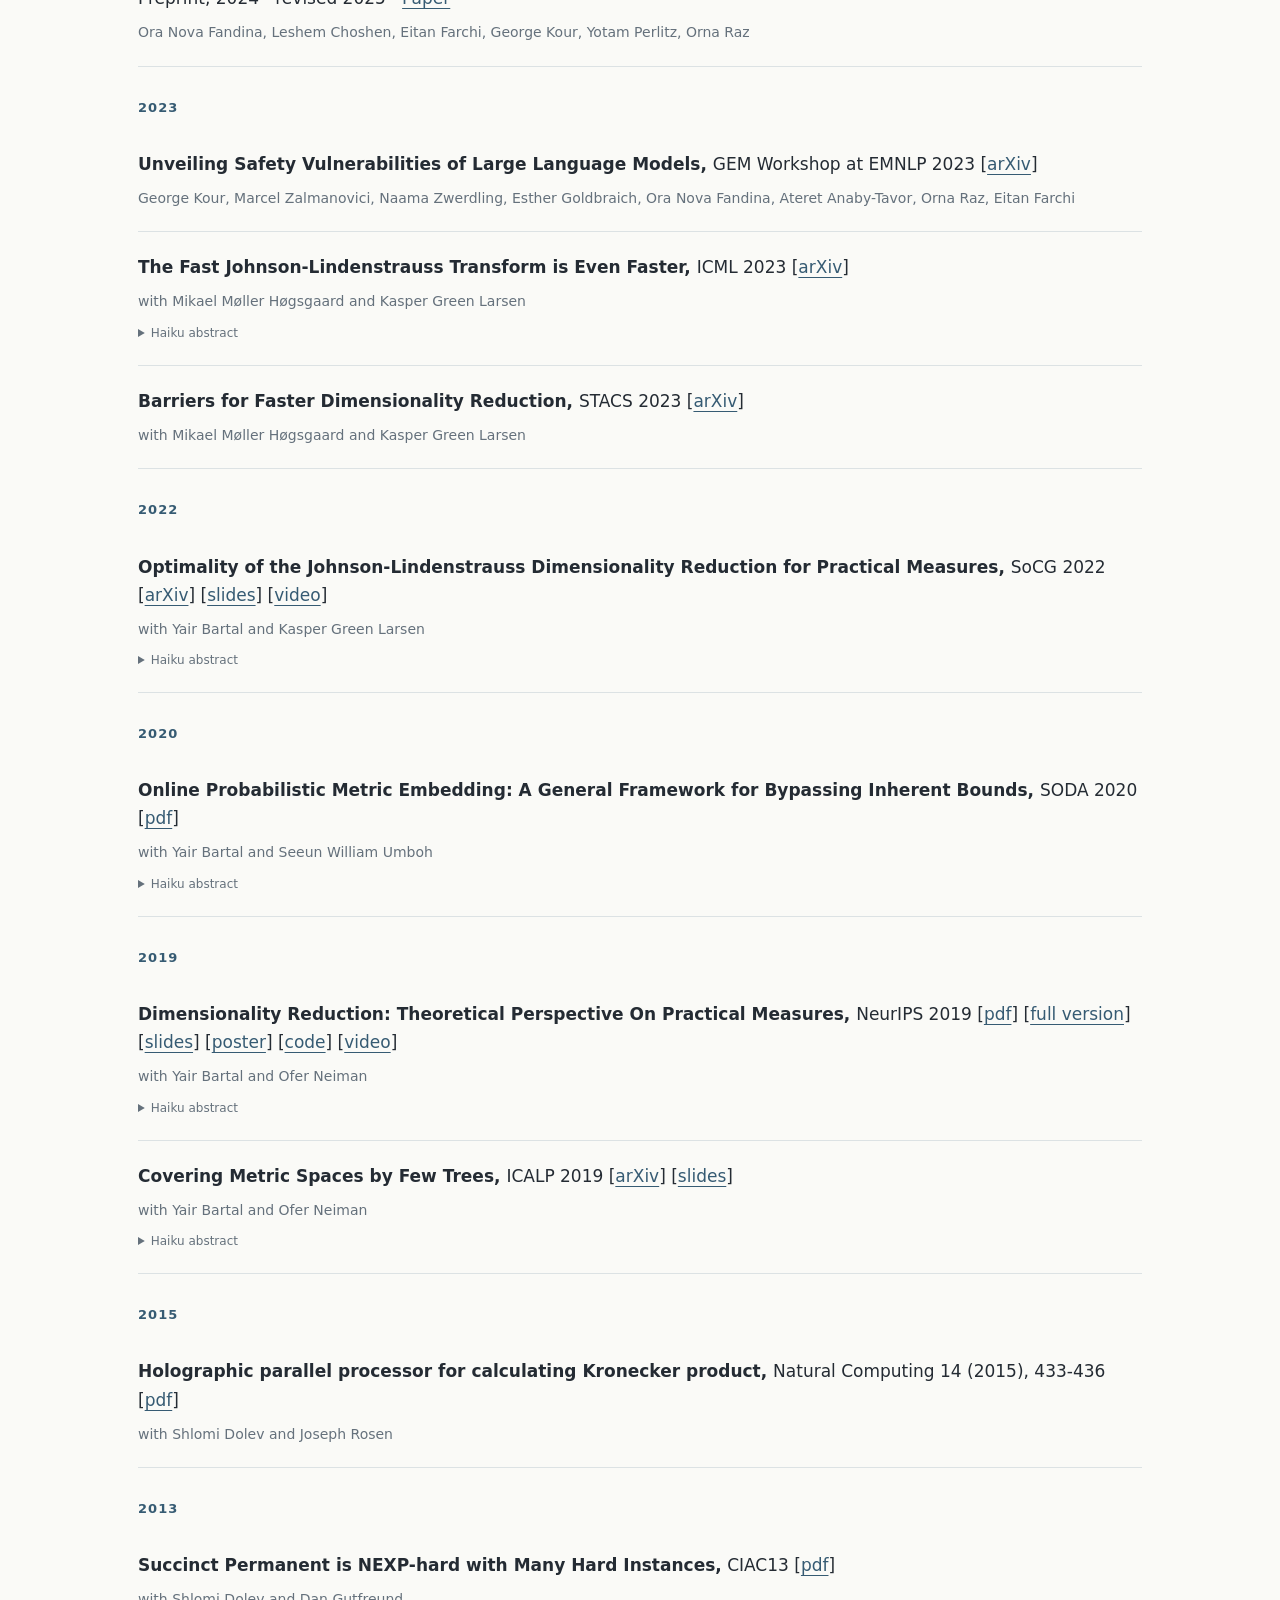
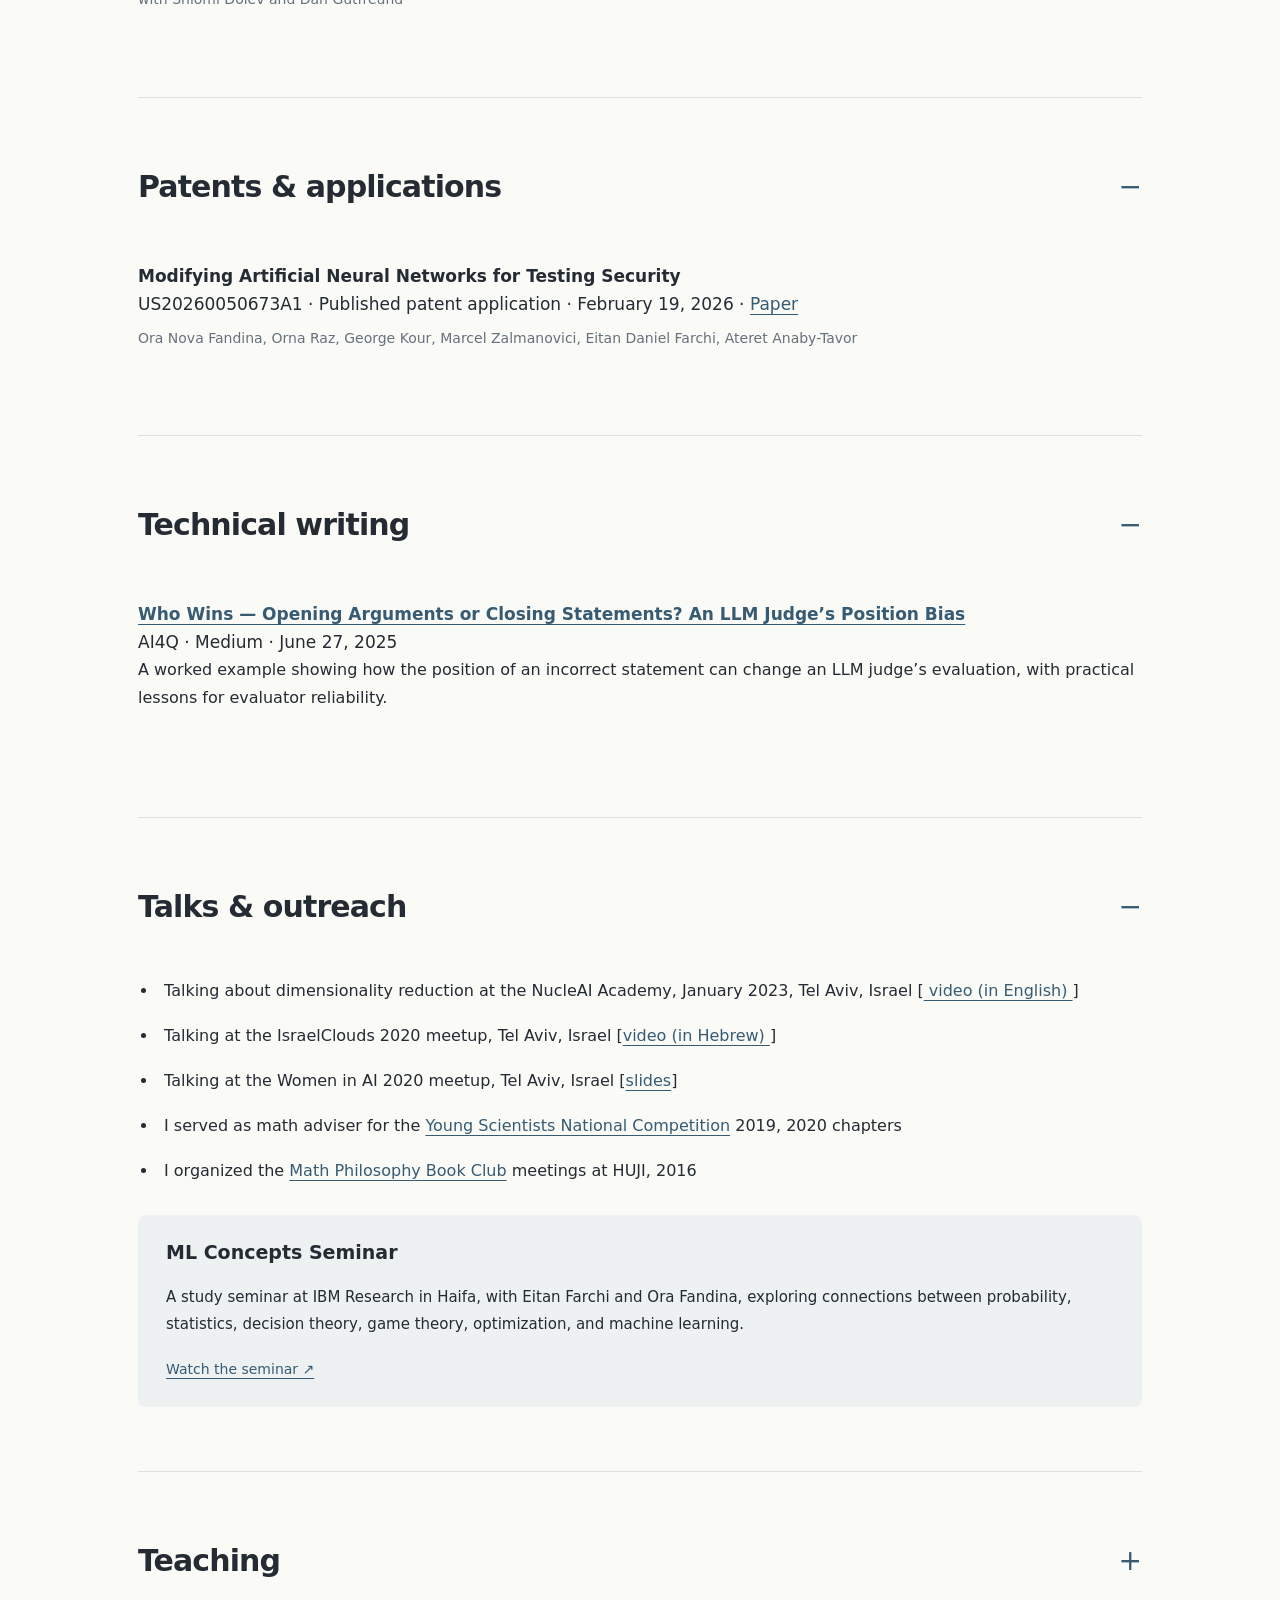
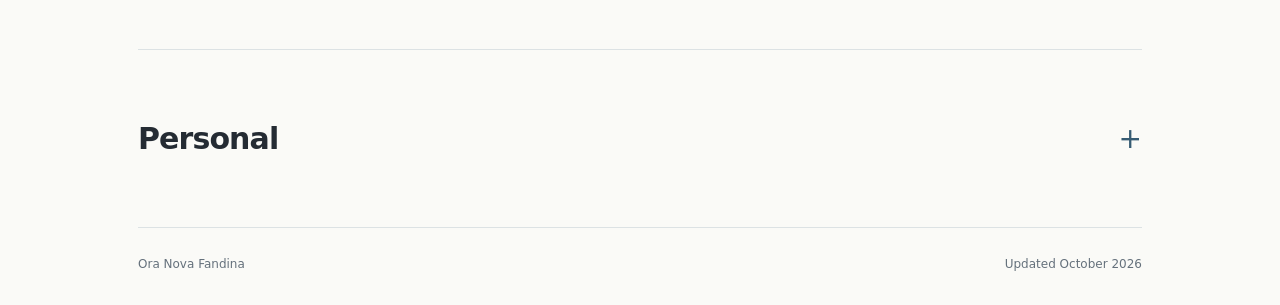
==== commit 3fc84db6: "Publish approved redesigned personal website" ====
--- a/index.html
+++ b/index.html
@@ -1,345 +1,6 @@
-<!doctype html>
-
-<html lang="en">
-<head>
-
-<title> Ora Fandina - Home Page </title>
-<meta id="keywords" content="Ora Fandina">
-<!-- Place this tag in your head or just before your close body tag. -->
-<script async defer src="https://buttons.github.io/buttons.js"></script>
-<script src="https://platform.linkedin.com/badges/js/profile.js" async defer type="text/javascript"></script>
-<link rel="stylesheet" href="https://cdnjs.cloudflare.com/ajax/libs/font-awesome/4.7.0/css/font-awesome.min.css">
-<link rel="stylesheet" href="socialicious/css/socialicious.css">
-<link rel="stylesheet" href="https://maxcdn.bootstrapcdn.com/bootstrap/4.0.0-beta/css/bootstrap.min.css"
-          integrity="sha384-/Y6pD6FV/Vv2HJnA6t+vslU6fwYXjCFtcEpHbNJ0lyAFsXTsjBbfaDjzALeQsN6M" crossorigin="anonymous">
-<link rel='stylesheet' href='https://cdnjs.cloudflare.com/ajax/libs/font-awesome/4.7.0/css/font-awesome.min.css'>            
-
-</head>
-
-
-<style>
- <meta name="viewport", content="width=device-width, initial-scale=1.7"> 
-
-</style> 
-
-	
-
-<style>
-img {
-  border-radius: 70%;
-}
-</style>
-
-<style>
-
-.btn {
-            color: rgb(11, 0, 0);
-            background-color: #c9cbd4;
-            height: 35px;
-            width: 150px;
-            padding: 4px;
-            border: 2px solid rgb(163, 155, 155);
-            text-decoration: burlywood;
-            font-family: 'Arial', sans-serif;
-            font-size: 20px;
-            box-shadow: 2px 2px 4px rgba(0, 0, 0, 0.2);
-            text-align: center;
-            margin-right: 12px;
-            border-radius: 8px;
-        }
-</style>
-	
-<body>
-
-<div>
-
-<br>
-	
-<p ><img src="http://orafandina.github.io/photo_2.jpg" style="float:left; height:290px; margin:85px; width:290px" /> </p>
-
-
- 
- 
-
-<h1 ><span style="font-size:48px"> <span style="color:#585858"> <br> Ora Nova Fandina</span> </span>  
-  
-  
-<div class="g-ytsubscribe" data-channelid="UCyt6JmhTOx8AgCFXC13BmMw" data-layout="full" data-count="default"></div>   
-
-  <button style="font-size:36px" onclick="location.href='https://github.com/orafandina'" type="button"> 
-    <i class='fa fa-github-square' style='color:#121212'></i> </button>
-  
-  
-  <button style="font-size:36px" onclick="location.href='https://www.linkedin.com/in/orafandina'" type="button"> 
-    <i class='fa fa-linkedin-square' style='color:#186bc3'></i></button>
-	
-	<button style="font-size:36px" onclick="location.href='https://twitter.com/FandinaNova'" type="button"> 
-    <i class='fa fa-twitter' style='color:#39c5f3'></i> </button>
-	
-<script src="https://apis.google.com/js/platform.js"></script>
-
-  <br> <span style="color:#a9a9a9"><span style="font-size:38px"> &nbsp; &nbsp; &nbsp; &nbsp; &nbsp; אורה פנדינה</span></span> <br> <br> </h1>
-  <br>   
-
-<p><span style="font-size:22px">I am an AI Research Scientist with strong foundations in the theory of machine learning. I work on understanding and improving AI systems through rigorous evaluation and precise analytical reasoning.</span></p>
-
-<p><span style="font-size:22px">My research interests include reliable evaluation of generative AI and the reliability of automated evaluators. I am also interested in computational efficiency in AI, building on my work in dimensionality reduction and metric embeddings.</span></p>
-
-<p><span style="font-size:22px">I hold a Ph.D. in Computer Science from the <a href="http://www.cs.huji.ac.il/">Hebrew University of Jerusalem</a>, where I was advised by <a href="http://www.cs.huji.ac.il/~yair/">Yair Bartal</a> and <a href="https://www.cs.bgu.ac.il/~neimano/">Ofer Neiman</a>, and completed postdoctoral research at <a href="https://cs.au.dk/">Aarhus University</a> with <a href="https://cs.au.dk/~larsen/">Kasper Green Larsen</a>.</span></p>
-
-<p><span style="font-size:22px"><strong>Email: </strong>fandina (at) gmail (dot) com</span></p>
-
-<br>  <br>
- <div class="nav">
-  <a href="#publications" class="btn">Publications </a>
-  <a href="#teaching" class="btn"> Teaching </a>
-  <a href="#outreach" class="btn"> Outreach </a>
-  <a href="#personal" class="btn"> Personal </a>
-  <a href="#reading" class="btn"> Reading List </a>
-</div>
-
-
-<br> <br> <br>  <br>
-
-<p style="margin-left:30px"><span style="font-size:22px"> NEW: <a href="https://www.youtube.com/channel/UCyt6JmhTOx8AgCFXC13BmMw "> ML Concepts Seminar </a>. 
-	The seminar group at IBM Research in Israel, Haifa, given by Eitan Farchi and Ora Fandina, PhD. 
-	This study seminar aims at unveiling the underlying relations between probability, statistics, decision theory, game theory, optimization and ML. </span></p>
-
-<br> <br> <br>  
-
-<div class="section one" id="publications">
- 
-  <p style="margin-left:30px"><span style="color:#993333"><span style="font-size:34px;"><span style="font-family:arial,helvetica,sans-serif">Publications</span></span></span></p>
-
-  <br>
-  <ul>
-    <li style="margin-left:20px"><span style="font-size:22px"><strong>Unveiling Safety Vulnerabilities of Large Language Models,&nbsp;&nbsp;</strong>GEM Workshop at EMNLP 2023 &nbsp; [<a href="https://arxiv.org/abs/2311.04124">arXiv</a>]</span></li>
-  
-  </ul>
-    
-  <p style="margin-left:60px"><span style="font-size:22px">&nbsp;&nbsp;George Kour, Marcel Zalmanovici, Naama Zwerdling, Esther Goldbraich, Ora Nova Fandina, Ateret Anaby-Tavor, Orna Raz, Eitan Farchi</span></p>
-    
-  <ul>
-    <li style="margin-left:20px"><span style="font-size:22px"><strong>The Fast Johnson-Lindenstrauss Transform is Even Faster,&nbsp;&nbsp;</strong>ICML 2023 &nbsp; [<a href="https://arxiv.org/abs/2204.01800">arXiv</a>]</span></li>
-  </ul>
-    
-  <p style="margin-left:60px"><span style="font-size:22px">  with&nbsp;&nbsp;Mikael M&oslash;ller H&oslash;gsgaard and Kasper Green Larsen</span></p>
-  <p style="margin-left:60px"><span style="color:#808080"><span style="font-size: 22px;">Haiku abstract (by chatGPT)&nbsp; &nbsp;<em>An old method's pace // revised, now faster to use. // Efficiency reigns.</em></span></span></p>
-    
-  <ul>
-    <li style="margin-left:20px"><span style="font-size:22px"><strong>Barriers for Faster Dimensionality Reduction,&nbsp;&nbsp;</strong>STACS 2023&nbsp;[<a href="https://arxiv.org/abs/2207.03304">arXiv</a>]</span></li>
-  </ul>	
-  <p style="margin-left:60px"><span style="font-size:22px">  with&nbsp;&nbsp;Mikael M&oslash;ller H&oslash;gsgaard and Kasper Green Larsen</span></p>
-  <br>
-  
-  <ul>
-    <li style="margin-left:20px"><span style="font-size:22px"><strong>Optimality of the Johnson-Lindenstrauss Dimensionality Reduction for Practical Measures,&nbsp;&nbsp;</strong>SoCG 2022&nbsp;[<a href="https://arxiv.org/abs/2107.06626">arXiv</a>]&nbsp; [<a href="slides_web.pdf">slides</a>] &nbsp; [<a href="https://www.youtube.com/watch?v=XmmHS_UoJCQ&t=17756s">video</a>] </span></li>
-  </ul>
-  
-  <p style="margin-left:60px"><span style="font-size:22px">with Yair Bartal and Kasper Green Larsen</p>
-  <p style="margin-left:60px"><span style="color:#808080	"> <span style="font-size: 22px;"> Haiku abstract</span>&nbsp; &nbsp;<span style="font-size: 22px;"><em>It was not designed // to preserve the average. // Yet, it optimally does. &nbsp; &nbsp;</em></span></span></span></p>
-  
-  <br>
-  <ul>
-    <li style="margin-left:20px"><span style="font-size:22px"><strong>Online Probabilistic Metric Embedding: A General Framework for Bypassing Inherent Bounds,&nbsp;&nbsp;</strong>SODA 2020&nbsp;[<a href="full_v.pdf">pdf</a>]</span></li>
-  </ul>
-  
-  <p style="margin-left:60px"><span style="font-size:22px">​with&nbsp;Yair Bartal and&nbsp;Seeun William Umboh</p>
-   <p style="margin-left:60px"><span style="color:#808080"><span style="font-size: 22px;">Haiku abstract&nbsp; &nbsp;<em>Online random trees. // Tight. Yet, the error is large. // Are they still of use?</em></span></span></p>
-  
-  <br>
-  
-  <ul>
-    <li style="margin-left:20px">
-    <span style="font-size:22px"><strong >Dimensionality Reduction: Theoretical Perspective On Practical Measures,&nbsp;&nbsp;</strong>NeurIPS 2019&nbsp;[<a href="NeurIPS19_camera_version.pdf">pdf</a>] [<a href="JL_NIPS19.pdf">full version</a>] [<a href="slides_JL.pdf">slides</a>] [<a href="Nips19_poster.pptx">poster</a>] [<a href="https://github.com/orafandina/Dimensionality-Reduction">code</a>] [<a href="https://icerm.brown.edu/video_archive/?play=1906">video</a>]&nbsp;&nbsp;</span></p>
-    </li>
-  </ul>
-  
-  <p style="margin-left:60px"><span style="font-size:22px">​with&nbsp;Yair Bartal and&nbsp;Ofer Neiman</p>
-  <p style="margin-left:60px"><span style="font-size:22px"><span style="color:#808080">Haiku abstract&nbsp; &nbsp;<em>They say, in practice, // few dimensions are enough. // But in theory?</em></span></span></span></p>
-  
-  <br>
-  
-  <ul>
-    <li style="margin-left:20px"><span style="font-size:22px"><strong>Covering Metric Spaces by Few Trees,&nbsp;&nbsp;</strong>ICALP 2019<em>&nbsp;&nbsp;</em>[<a href="https://arxiv.org/abs/1905.07559">arXiv</a>] [<a href="slidesICALP19.pptx">slides</a>]</span></span></li>
-  </ul>
-  
-  <p style="margin-left:60px"> <span style="font-size:22px">​ with&nbsp;Yair Bartal and&nbsp;Ofer Neiman </p>
-  <p style="margin-left:60px"> <span style="font-size:22px">​<span style="color:#808080">Haiku abstract&nbsp; &nbsp;<em>In a doubling world, // You see this grove of trees? // They are enough.</em></span></span></span></p>
-  
-  
-  
-  <br>
-  
-  <p style="margin-left:30px"> <span style="color:#993333"><span style="font-size:20px"> <span style="font-family:arial,helvetica,sans-serif">  Publications outside of the main research scope </span> </span></span></p>
-  
-  <ul>
-    <li style="margin-left:20px"><span style="font-size:22px"><strong>Holographic parallel processor for calculating Kronecker product​,&nbsp;&nbsp;</strong>Natural Computing&nbsp;14 (2015), 433-436&nbsp;[<a href="holog_paper.pdf">pdf</a>]&nbsp;</span></li>
-  </ul>
-  
-  <p style="margin-left:60px"><span style="font-size:22px"> with&nbsp;Shlomi Dolev and Joseph Rosen&nbsp;&nbsp;​​​</span></p>
-  
-  <ul>
-    <li style="margin-left:20px"><span style="font-size:22px"> <strong>Succinct Permanent is NEXP-hard with Many Hard Instances,</strong>&nbsp;<em>&nbsp;</em>CIAC13<em> </em>[<a href="CIAC_paper.pdf">pdf</a>]</span></span></li>
-  </ul>
-  
-  <p style="margin-left:60px"><span style="font-size:22px"> with&nbsp;Shlomi Dolev and Dan Gutfreund&nbsp;</span></p>
-
-</div>
-
-
-<br>
-<br>
-
-
-<div class="section two" id="teaching">
-  <p style="margin-left:30px"><span style="font-size:34px"><span style="color:#993333"> <span style="font-family:arial,helvetica,sans-serif"> Teaching </span></span></span></p>
-  <br>
-  <ul>
-    <li style="margin-left:20px"><p><span style="font-size:22px"> Metric Embedding Theory and its Algorithmic Applications, at HUJI. Lecturer, Fall 2016 - Fall 2019&nbsp;[<a href="https://moodle2.cs.huji.ac.il/nu18/course/view.php?id=67720&amp;lang=en">Lecture notes</a>]</span></p></li>
-    <li style="margin-left:20px"><p><span style="font-size:22px"> Data Structures, at BGU. Lecturer, Fall 2014 - Fall 2016</span></p></li>
-      <li style="margin-left:20px"><p><span style="font-size:22px"> Algorithms, at Israeli Flight Academy. Lecturer, Fall 2013 - Fall 2015 </span></p></li>
-  </ul>
-</div>
-
-
-
-
-<br>
-<br>
-
-<div class="section three" id="outreach">
-
-<p style="margin-left:30px"><span style="font-size:34px"><span style="color:#993333"> <span style="font-family:arial,helvetica,sans-serif"> Outreach </span></span></span> </p>
-<br>
-<ul>
-	<li style="margin-left:20px"><span style="font-size:22px"> Talking about dimensionality reduction at the NucleAI Academy, January 2023, Tel Aviv, Israel &nbsp;&nbsp;[<a href="https://www.youtube.com/watch?v=oKiCh_zf0JU&t=153s&ab_channel=Nucleai"> video&nbsp;(in English) </a>]</span></span></li>
-</ul>
-
-<ul>
-	<li style="margin-left:20px"><span style="font-size:22px"> Talking at the IsraelClouds 2020 meetup, Tel Aviv, Israel &nbsp;[<a href="https://youtu.be/C1O2NcRSHKY?t=185">video&nbsp;(in Hebrew) </a>]</span></span></li>
-</ul>
-
-<ul>
-	<li style="margin-left:20px"><span style="font-size:22px"> Talking at the Women in AI 2020 meetup, Tel Aviv, Israel &nbsp;[<a href="Practical Measures_WinAI_Facebook.pdf">slides</a>]</span></span></li>
-</ul>
-
-<ul>
-	<li style="margin-left:20px"><span style="font-size:22px"> I served as math adviser for the <a href="https://www.mada.org.il/young/about">Young Scientists&nbsp;National&nbsp;Competition</a> 2019, 2020 chapters</span></span></li>
-</ul>
-
-<ul>
-	<li style="margin-left:20px"><span style="font-size:22px"> I organized the&nbsp;<a href="https://trello.com/b/ROS7mauy">Math Philosophy Book Club</a> meetings&nbsp;at HUJI, 2016 </span></li>
-</ul>
-</div>
-<br>
-<br>
-
-<div class="section four" id="personal">
-<p style="margin-left:30px"><span style="font-size:26px"><span style="color:#993333">Personal</span></span></p>
-<p style="margin-left:30px"><span style="font-size:22px">I was born and grew up in Ukraine, where I finished high school. 
-I arrived in Israel together with my family in my teens. <br>
-<a href="https://scholar.google.com/citations?user=Fa_bvG4AAAAJ&amp;hl=en" style="font-size: 22px;">Dan </a><span style="font-size:22px;"> is my husband and Ruth and Esther are our daughters.</span>
-<span style="font-size:22px;"> Together with Dan we have backpacked in: <br> Ethiopia, Georgia, Tajikistan, Armenia, Azerbaijan, Kyrgyzstan, Japan, Costa-Rica, Spain, Netherlands, Germany, Greece, Italy, Slovakia, Egypt, Turkey, Jordan.</span></p>
-</div>
-
-
-<br>
-
-<p style="margin-left:30px"><span style="font-size:26px"><span style="color:#993333">The Hebrew Language</span></span></span></p>
-
-<p style="margin-left:30px"><span style="font-size:22px"><a href="https://en.hebrew-academy.org.il/">The Academy of the Hebrew Language</a>&nbsp;is where you can submit a proposal for new Hebrew words, 
-as well as read about the miraculous history of the Hebrew language.</span></p>
-
-<!---
-<p style="margin-left:30px"><span style="font-size:22px"><strong>Observations on the uniqueness of Jerusalem.</span></strong>&nbsp;<span style="font-size:22px">Jerusalem has three almost unconnected city centers: 
-the Historical Center(aka tourist Jerusalem), the Haredi Center (Ultra-Orthodox Jews) <br> and the East Jerusalem Center (Arab Jerusalem). All three speak different languages (Hebrew, Yiddish, Arabic), 
-and have their own set of holidays defined by the three Abrahamic religions:<br> Christianity, Judaism and Islam, celebrated according to different calendars. Most of the residents of the Haredi areas 
-have never visited East Jerusalem neighborhoods and the same holds true <br> for the residents of East Jerusalem, who never visit the Haredi areas. Yet, despite these seemingly huge gaps, 
-the communities live side by side and use the same public services.</span></p> -->
-
-<br>
-<div class="section five" id="reading">
-
-
-<p style="margin-left:30px">
-<span style="font-size:26px"><span style="color:#993333"> Math/CS Reading List </span></p>
-
-<ul>
-	<li style="margin-left:20px"> <span style="font-size:22px">Kurt Godel&rsquo;s Letter to John von Neumann (1956),&nbsp;[</span><a href="godel_to_neum.pdf" style="font-size: 20px;">pdf</a><span style="font-size: 20px;">]</span></li>
-	<li style="margin-left:20px"> <span style="font-size:22px">More is Different (1972),&nbsp; P.W. Anderson [<a href="https://www.tkm.kit.edu/downloads/TKM1_2011_more_is_different_PWA.pdf">pdf</a>]</span></li>
-	<li style="margin-left:20px"> <span style="font-size:22px">Cargo Cult Science (1974),&nbsp Richard Feynman [<a href="http://csinvesting.org/wp-content/uploads/2017/04/Feynman_Cargo_Cult_Science_reading.pdf">pdf</a>]</span></li>
-
-	<li style="margin-left:20px"> <span style="font-size:22px">Big omicron and big omega and big theta (1976),&nbsp; D.E. Knuth [<a href="https://dl.acm.org/doi/pdf/10.1145/1008328.1008329?casa_token=rp8pdkFCywwAAAAA:WKjCOLrah_K8jwtbiJp0_DBefPT-T07mSoWbYRl2iTzMKgzgGQw7ES_Tsk2Jh13hPd8tc7koLgI">pdf</a>]</span></li>
-	<li style="margin-left:20px"><span style="font-size:22px">What Every Computer Scientist Should Know About Floating-Point Arithmetic (1991),&nbsp; D. Goldberg [<a href="float_point.pdf">pdf</a>]</span></span></li>
-    	<li style="margin-left:20px"><span style="font-size:22px"> All I really need to know...(1993),&nbsp; D. P. Stern [<a href="http://theory.caltech.edu/~preskill/all-i-really-need-to-know.pdf">pdf</a>]</span></li>
-	<li style="margin-left:20px"><span style="font-size:22px">Possible Trends in Mathematics in the Coming Decades (1998),&nbsp; M. Gromov [<a href="forum_trends.pdf">pdf</a>]</span></span></li>
-        <li style="margin-left:20px"><span style="font-size:22px">The Vinous Shock: How to Open a Bottle with a Book (2018),&nbsp; M. Lewi [<a href="https://www.marklevimath.com/_files/ugd/4d55eb_701327c8f268482fb7f022ce9c919627.pdf">pdf</a>]</span></li>
-    	<li style="margin-left:20px"><span style="font-size:22px">Ideas That Created the Future: Classic Papers of Computer Science (2021),&nbsp; H.L. Lewis</span></span></li>
-  
-</ul>
-</div>
-
-
-
-<p><br />
-<br />
-</p>
-
-
-      <style type="text/css" media="screen">
-        .gr_grid_container {
-          /* customize grid container div here. eg: width: 500px; */
-        }
-
-        .gr_grid_book_container {
-          /* customize book cover container div here */
-          float: left;
-          width: 39px;
-          height: 60px;
-          padding: 0px 0px;
-          overflow: hidden;
-        }
-      </style>
-      <div id="gr_grid_widget_1650883976">
-        <!-- Show static html as a placeholder in case js is not enabled - javascript include will override this if things work -->
-            <h2>
-      <a style="text-decoration: none;" rel="nofollow" href="https://www.goodreads.com/review/list/18291690-ora?shelf=read&utm_medium=api&utm_source=grid_widget">Ora's read books shelf</a>
-    </h2>
-  <div class="gr_grid_container">
-    <div class="gr_grid_book_container"><a title="Slaughterhouse-Five" rel="nofollow" href="https://www.goodreads.com/book/show/8123395-slaughterhouse-five"><img alt="Slaughterhouse-Five" border="0" src="https://i.gr-assets.com/images/S/compressed.photo.goodreads.com/books/1645831073l/8123395._SY75_.jpg" /></a></div>
-    <div class="gr_grid_book_container"><a title="The Queen's Gambit" rel="nofollow" href="https://www.goodreads.com/book/show/55849740-the-queen-s-gambit"><img alt="The Queen's Gambit" border="0" src="https://i.gr-assets.com/images/S/compressed.photo.goodreads.com/books/1604563167l/55849740._SY75_.jpg" /></a></div>
-    <div class="gr_grid_book_container"><a title="Kafka on the Shore" rel="nofollow" href="https://www.goodreads.com/book/show/6564051-kafka-on-the-shore"><img alt="Kafka on the Shore" border="0" src="https://i.gr-assets.com/images/S/compressed.photo.goodreads.com/books/1529183566l/6564051._SY75_.jpg" /></a></div>
-    <div class="gr_grid_book_container"><a title="Mother Night" rel="nofollow" href="https://www.goodreads.com/book/show/42623174-mother-night"><img alt="Mother Night" border="0" src="https://i.gr-assets.com/images/S/compressed.photo.goodreads.com/books/1541294772l/42623174._SY75_.jpg" /></a></div>
-    <div class="gr_grid_book_container"><a title="Crime and Punishment" rel="nofollow" href="https://www.goodreads.com/book/show/6316119-crime-and-punishment"><img alt="Crime and Punishment" border="0" src="https://i.gr-assets.com/images/S/compressed.photo.goodreads.com/books/1328307581l/6316119._SY75_.jpg" /></a></div>
-    <div class="gr_grid_book_container"><a title="The Name of the Rose" rel="nofollow" href="https://www.goodreads.com/book/show/8694005-the-name-of-the-rose"><img alt="The Name of the Rose" border="0" src="https://i.gr-assets.com/images/S/compressed.photo.goodreads.com/books/1483108189l/8694005._SY75_.jpg" /></a></div>
-    <div class="gr_grid_book_container"><a title="The Brothers Karamazov: Revised Edition of Original Version (Classics To Go Book 401)" rel="nofollow" href="https://www.goodreads.com/book/show/25863954-the-brothers-karamazov"><img alt="The Brothers Karamazov: Revised Edition of Original Version" border="0" src="https://i.gr-assets.com/images/S/compressed.photo.goodreads.com/books/1436240317l/25863954._SX50_.jpg" /></a></div>
-    <div class="gr_grid_book_container"><a title="The Handmaid's Tale" rel="nofollow" href="https://www.goodreads.com/book/show/35502079-the-handmaid-s-tale"><img alt="The Handmaid's Tale" border="0" src="https://i.gr-assets.com/images/S/compressed.photo.goodreads.com/books/1498215739l/35502079._SY75_.jpg" /></a></div>
-    <div class="gr_grid_book_container"><a title="Why Zebras Don't Get Ulcers: The Acclaimed Guide to Stress, Stress-Related Diseases, and Coping" rel="nofollow" href="https://www.goodreads.com/book/show/9348931-why-zebras-don-t-get-ulcers"><img alt="Why Zebras Don't Get Ulcers: The Acclaimed Guide to Stress, Stress-Related Diseases, and Coping" border="0" src="https://i.gr-assets.com/images/S/compressed.photo.goodreads.com/books/1328356969l/9348931._SY75_.jpg" /></a></div>
-    <div class="gr_grid_book_container"><a title="Our Mutual Friend" rel="nofollow" href="https://www.goodreads.com/book/show/19384436-our-mutual-friend"><img alt="Our Mutual Friend" border="0" src="https://i.gr-assets.com/images/S/compressed.photo.goodreads.com/books/1386806936l/19384436._SX50_.jpg" /></a></div>
-    <div class="gr_grid_book_container"><a title="The Curious Case of Benjamin Button" rel="nofollow" href="https://www.goodreads.com/book/show/34925367-the-curious-case-of-benjamin-button"><img alt="The Curious Case of Benjamin Button" border="0" src="https://i.gr-assets.com/images/S/compressed.photo.goodreads.com/books/1492783380l/34925367._SY75_.jpg" /></a></div>
-    <div class="gr_grid_book_container"><a title="Martin Eden" rel="nofollow" href="https://www.goodreads.com/book/show/19442028-martin-eden"><img alt="Martin Eden" border="0" src="https://i.gr-assets.com/images/S/compressed.photo.goodreads.com/books/1386940329l/19442028._SY75_.jpg" /></a></div>
-    <div class="gr_grid_book_container"><a title="Enlightenment Now: The Case for Reason, Science, Humanism, and Progress" rel="nofollow" href="https://www.goodreads.com/book/show/35968998-enlightenment-now"><img alt="Enlightenment Now: The Case for Reason, Science, Humanism, and Progress" border="0" src="https://i.gr-assets.com/images/S/compressed.photo.goodreads.com/books/1626031076l/35968998._SY75_.jpg" /></a></div>
-    <div class="gr_grid_book_container"><a title="The Art of Being" rel="nofollow" href="https://www.goodreads.com/book/show/36697061-the-art-of-being"><img alt="The Art of Being" border="0" src="https://i.gr-assets.com/images/S/compressed.photo.goodreads.com/books/1512140268l/36697061._SY75_.jpg" /></a></div>
-    <div class="gr_grid_book_container"><a title="Brief Answers to the Big Questions" rel="nofollow" href="https://www.goodreads.com/book/show/41811131-brief-answers-to-the-big-questions"><img alt="Brief Answers to the Big Questions" border="0" src="https://i.gr-assets.com/images/S/compressed.photo.goodreads.com/books/1536724844l/41811131._SY75_.jpg" /></a></div>
-    <div class="gr_grid_book_container"><a title="Man for Himself: An Inquiry Into the Psychology of Ethics" rel="nofollow" href="https://www.goodreads.com/book/show/40718037-man-for-himself"><img alt="Man for Himself: An Inquiry Into the Psychology of Ethics" border="0" src="https://i.gr-assets.com/images/S/compressed.photo.goodreads.com/books/1530712719l/40718037._SY75_.jpg" /></a></div>
-    <div class="gr_grid_book_container"><a title="The World of Yesterday: Memoirs of a European" rel="nofollow" href="https://www.goodreads.com/book/show/19216831-the-world-of-yesterday"><img alt="The World of Yesterday: Memoirs of a European" border="0" src="https://i.gr-assets.com/images/S/compressed.photo.goodreads.com/books/1386278956l/19216831._SY75_.jpg" /></a></div>
-    <div class="gr_grid_book_container"><a title="Beware of Pity" rel="nofollow" href="https://www.goodreads.com/book/show/18934147-beware-of-pity"><img alt="Beware of Pity" border="0" src="https://i.gr-assets.com/images/S/compressed.photo.goodreads.com/books/1385323445l/18934147._SY75_.jpg" /></a></div>
-    <div class="gr_grid_book_container"><a title="Becoming" rel="nofollow" href="https://www.goodreads.com/book/show/38745806-becoming"><img alt="Becoming" border="0" src="https://i.gr-assets.com/images/S/compressed.photo.goodreads.com/books/1528206718l/38745806._SY75_.jpg" /></a></div>
-    <div class="gr_grid_book_container"><a title="Как творить историю" rel="nofollow" href="https://www.goodreads.com/book/show/43335160"><img alt="Как творить историю" border="0" src="https://i.gr-assets.com/images/S/compressed.photo.goodreads.com/books/1545679603l/43335160._SY75_.jpg" /></a></div>
-    <br style="clear: both"/><br/><a class="gr_grid_branding" style="font-size: .9em; color: #382110; text-decoration: none;  float: left; clear: both" rel="nofollow" href="https://www.goodreads.com/user/show/18291690-ora">Ora's favorite books »</a>
-  <noscript><br/>Share <a rel="nofollow" href="/">book reviews</a> and ratings with Ora, and even join a <a rel="nofollow" href="/group">book club</a> on Goodreads.</noscript>
-  </div>
-
-      </div>
-      <script src="https://www.goodreads.com/review/grid_widget/18291690.Ora's%20read%20books%20shelf?cover_size=small&hide_link=&hide_title=&num_books=24&order=a&shelf=read&sort=date_added&widget_id=1650883976" type="text/javascript" charset="utf-8"></script>
-
-<p><br />
-<br />
-</p>
-
-<p><center> <span style="font-size:22px"> <span style="color:#A9A9A9	">Created by Ora N. Fandina | Updated January 2024</span></span> </center> </p>
-
-
-</div>
-</body>
+<!doctype html><html lang="en"><head><meta charset="utf-8"><meta name="viewport" content="width=device-width, initial-scale=1"><title>Ora Nova Fandina | AI Research Scientist</title><meta name="description" content="Ora Nova Fandina — AI Research Scientist working on reliable generative AI evaluation, computational efficiency, dimensionality reduction, and metric embeddings."><link rel="stylesheet" href="styles.css"></head><body><header class="site-header"><a class="wordmark" href="#about">Ora Nova Fandina</a><nav aria-label="Main navigation"><a href="#about">About</a><a href="#publications">Publications</a><a href="#patents">Patents</a><a href="#writing">Writing</a><a href="#talks">Talks</a><a href="#teaching">Teaching</a><a href="#personal">Personal</a></nav></header><main><section id="about" class="hero"><div class="portrait"><img src="https://orafandina.github.io/photo_2.jpg" alt="Ora Nova Fandina" width="290" height="290"></div><div><h1>Ora Nova Fandina</h1><p class="hebrew" lang="he" dir="rtl">אורה פנדינה</p><p>I am an AI Research Scientist with strong foundations in the theory of machine learning. I work on understanding and improving AI systems through rigorous evaluation and precise analytical reasoning.</p><p>My research interests include reliable evaluation of generative AI and the reliability of automated evaluators. I am also interested in computational efficiency in AI, building on my work in dimensionality reduction and metric embeddings.</p><p>I hold a Ph.D. in Computer Science from the <a href="http://www.cs.huji.ac.il/">Hebrew University of Jerusalem</a>, where I was advised by <a href="http://www.cs.huji.ac.il/~yair/">Yair Bartal</a> and <a href="https://www.cs.bgu.ac.il/~neimano/">Ofer Neiman</a>, and completed postdoctoral research at <a href="https://cs.au.dk/">Aarhus University</a> with <a href="https://cs.au.dk/~larsen/">Kasper Green Larsen</a>.</p><div class="social-links"><a href="mailto:fandina@gmail.com">Email ↗</a><a href="https://github.com/orafandina">GitHub ↗</a><a href="https://www.linkedin.com/in/orafandina">LinkedIn ↗</a><a href="https://twitter.com/FandinaNova">X ↗</a></div></div></section><section id="publications"><details class="section-fold" open><summary><h2>Publications</h2><span class="fold-indicator" aria-hidden="true"></span></summary><div class="section-content"><h3 class="year">2026</h3><article class="publication"><div class="paper-title"><strong>Beyond Blind Spots: Analytic Hints for Mitigating LLM-Based Evaluation Pitfalls</strong><br>AAAI 2026 Workshop · <a href="https://arxiv.org/abs/2512.16272">Paper</a></div><div class="authors">Ora Nova Fandina, Eitan Farchi, Shmulik Froimovich, Raviv Gal, Wesam Ibraheem, Rami Katan, Alice Podolsky</div></article><h3 class="year">2025</h3><article class="publication"><div class="paper-title"><strong>Vintage Code, Modern Judges: Meta-Validation in Low Data Regimes</strong><br>ASE 2025 Workshop · <a href="https://arxiv.org/abs/2510.27244">Paper</a></div><div class="authors">Ora Nova Fandina, Gal Amram, Eitan Farchi, Shmulik Froimovich, Raviv Gal, Wesam Ibraheem, Rami Katan, Alice Podolsky, Orna Raz</div></article><article class="publication"><div class="paper-title"><strong>Automated Validation of LLM-based Evaluators for Software Engineering Artifacts</strong><br>Preprint, 2025 · <a href="https://arxiv.org/abs/2508.02827">Paper</a></div><div class="authors">Ora Nova Fandina, Eitan Farchi, Shmulik Froimovich, Rami Katan, Alice Podolsky, Orna Raz, Avi Ziv</div></article><article class="publication"><div class="paper-title"><strong>Exploring Straightforward Methods for Automatic Conversational Red-Teaming</strong><br>NAACL 2025 · Industry Track · <a href="https://aclanthology.org/2025.naacl-industry.10/">Paper</a></div><div class="authors">George Kour, Naama Zwerdling, Marcel Zalmanovici, Ateret Anaby-Tavor, Ora Nova Fandina, Eitan Farchi</div></article><h3 class="year">2024</h3><article class="publication"><div class="paper-title"><strong>How Safe is Your Safety Metric? Automatic Concatenation Tests for Metric Reliability</strong><br>Preprint, 2024 · revised 2025 · <a href="https://arxiv.org/abs/2408.12259">Paper</a></div><div class="authors">Ora Nova Fandina, Leshem Choshen, Eitan Farchi, George Kour, Yotam Perlitz, Orna Raz</div></article><h3 class="year">2023</h3><article class="publication"><div class="paper-title"><strong>Unveiling Safety Vulnerabilities of Large Language Models,  </strong>GEM Workshop at EMNLP 2023   [<a href="https://arxiv.org/abs/2311.04124">arXiv</a>]</div><div class="authors">  George Kour, Marcel Zalmanovici, Naama Zwerdling, Esther Goldbraich, Ora Nova Fandina, Ateret Anaby-Tavor, Orna Raz, Eitan Farchi</div></article><article class="publication"><div class="paper-title"><strong>The Fast Johnson-Lindenstrauss Transform is Even Faster,  </strong>ICML 2023   [<a href="https://arxiv.org/abs/2204.01800">arXiv</a>]</div><div class="authors">  with  Mikael M&oslash;ller H&oslash;gsgaard and Kasper Green Larsen</div><details><summary>Haiku abstract</summary><div class="haiku">   <em>An old method's pace // revised, now faster to use. // Efficiency reigns.</em></div></details></article><article class="publication"><div class="paper-title"><strong>Barriers for Faster Dimensionality Reduction,  </strong>STACS 2023 [<a href="https://arxiv.org/abs/2207.03304">arXiv</a>]</div><div class="authors">  with  Mikael M&oslash;ller H&oslash;gsgaard and Kasper Green Larsen</div></article><h3 class="year">2022</h3><article class="publication"><div class="paper-title"><strong>Optimality of the Johnson-Lindenstrauss Dimensionality Reduction for Practical Measures,  </strong>SoCG 2022 [<a href="https://arxiv.org/abs/2107.06626">arXiv</a>]  [<a href="slides_web.pdf">slides</a>]   [<a href="https://www.youtube.com/watch?v=XmmHS_UoJCQ&t=17756s">video</a>] </div><div class="authors">with Yair Bartal and Kasper Green Larsen</div><details><summary>Haiku abstract</summary><div class="haiku">     <em>It was not designed // to preserve the average. // Yet, it optimally does.    </em></div></details></article><h3 class="year">2020</h3><article class="publication"><div class="paper-title"><strong>Online Probabilistic Metric Embedding: A General Framework for Bypassing Inherent Bounds,  </strong>SODA 2020 [<a href="full_v.pdf">pdf</a>]</div><div class="authors">with Yair Bartal and Seeun William Umboh</div><details><summary>Haiku abstract</summary><div class="haiku">   <em>Online random trees. // Tight. Yet, the error is large. // Are they still of use?</em></div></details></article><h3 class="year">2019</h3><article class="publication"><div class="paper-title">
+    <strong>Dimensionality Reduction: Theoretical Perspective On Practical Measures,  </strong>NeurIPS 2019 [<a href="NeurIPS19_camera_version.pdf">pdf</a>] [<a href="JL_NIPS19.pdf">full version</a>] [<a href="slides_JL.pdf">slides</a>] [<a href="Nips19_poster.pptx">poster</a>] [<a href="https://github.com/orafandina/Dimensionality-Reduction">code</a>] [<a href="https://icerm.brown.edu/video_archive/?play=1906">video</a>]  
+    </div><div class="authors">with Yair Bartal and Ofer Neiman</div><details><summary>Haiku abstract</summary><div class="haiku">   <em>They say, in practice, // few dimensions are enough. // But in theory?</em></div></details></article><article class="publication"><div class="paper-title"><strong>Covering Metric Spaces by Few Trees,  </strong>ICALP 2019<em>  </em>[<a href="https://arxiv.org/abs/1905.07559">arXiv</a>] [<a href="slidesICALP19.pptx">slides</a>]</div><div class="authors">  with Yair Bartal and Ofer Neiman </div><details><summary>Haiku abstract</summary><div class="haiku">    <em>In a doubling world, // You see this grove of trees? // They are enough.</em></div></details></article><h3 class="year">2015</h3><article class="publication"><div class="paper-title"><strong>Holographic parallel processor for calculating Kronecker product,  </strong>Natural Computing 14 (2015), 433-436 [<a href="holog_paper.pdf">pdf</a>] </div><div class="authors"> with Shlomi Dolev and Joseph Rosen  </div></article><h3 class="year">2013</h3><article class="publication"><div class="paper-title"> <strong>Succinct Permanent is NEXP-hard with Many Hard Instances,</strong> <em> </em>CIAC13<em> </em>[<a href="CIAC_paper.pdf">pdf</a>]</div><div class="authors"> with Shlomi Dolev and Dan Gutfreund </div></article></div></details></section><section id="patents"><details class="section-fold" open><summary><h2>Patents &amp; applications</h2><span class="fold-indicator" aria-hidden="true"></span></summary><div class="section-content"><article class="publication"><div class="paper-title"><strong>Modifying Artificial Neural Networks for Testing Security</strong><br>US20260050673A1 · Published patent application · February 19, 2026 · <a href="https://patents.justia.com/patent/20260050673">Paper</a></div><div class="authors">Ora Nova Fandina, Orna Raz, George Kour, Marcel Zalmanovici, Eitan Daniel Farchi, Ateret Anaby-Tavor</div></article></div></details></section><section id="writing"><details class="section-fold" open><summary><h2>Technical writing</h2><span class="fold-indicator" aria-hidden="true"></span></summary><div class="section-content"><article class="publication"><div class="paper-title"><strong><a href="https://medium.com/ai4q/who-wins-opening-arguments-or-closing-statements-an-llm-judges-position-bias-38ab7b313d63">Who Wins — Opening Arguments or Closing Statements? An LLM Judge’s Position Bias</a></strong><br>AI4Q · Medium · June 27, 2025</div><p>A worked example showing how the position of an incorrect statement can change an LLM judge’s evaluation, with practical lessons for evaluator reliability.</p></article></div></details></section><section id="talks"><details class="section-fold" open><summary><h2>Talks & outreach</h2><span class="fold-indicator" aria-hidden="true"></span></summary><div class="section-content"><ul class="content-list"><li> Talking about dimensionality reduction at the NucleAI Academy, January 2023, Tel Aviv, Israel   [<a href="https://www.youtube.com/watch?v=oKiCh_zf0JU&t=153s&ab_channel=Nucleai"> video (in English) </a>]</li><li> Talking at the IsraelClouds 2020 meetup, Tel Aviv, Israel  [<a href="https://youtu.be/C1O2NcRSHKY?t=185">video (in Hebrew) </a>]</li><li> Talking at the Women in AI 2020 meetup, Tel Aviv, Israel  [<a href="Practical Measures_WinAI_Facebook.pdf">slides</a>]</li><li> I served as math adviser for the <a href="https://www.mada.org.il/young/about">Young Scientists National Competition</a> 2019, 2020 chapters</li><li> I organized the <a href="https://trello.com/b/ROS7mauy">Math Philosophy Book Club</a> meetings at HUJI, 2016 </li></ul><article class="seminar"><h3>ML Concepts Seminar</h3><p>A study seminar at IBM Research in Haifa, with Eitan Farchi and Ora Fandina, exploring connections between probability, statistics, decision theory, game theory, optimization, and machine learning.</p><a href="https://www.youtube.com/channel/UCyt6JmhTOx8AgCFXC13BmMw">Watch the seminar ↗</a></article></div></details></section><section id="teaching"><details class="section-fold"><summary><h2>Teaching</h2><span class="fold-indicator" aria-hidden="true"></span></summary><div class="section-content"><ul class="content-list"><li><p> Metric Embedding Theory and its Algorithmic Applications, at HUJI. Lecturer, Fall 2016 - Fall 2019 [<a href="https://moodle2.cs.huji.ac.il/nu18/course/view.php?id=67720&lang=en">Lecture notes</a>]</p></li><li><p> Data Structures, at BGU. Lecturer, Fall 2014 - Fall 2016</p></li><li><p> Algorithms, at Israeli Flight Academy. Lecturer, Fall 2013 - Fall 2015 </p></li></ul></div></details></section><section id="personal"><details class="section-fold"><summary><h2>Personal</h2><span class="fold-indicator" aria-hidden="true"></span></summary><div class="section-content"><p>I was born and grew up in Ukraine, where I finished high school. 
+I arrived in Israel together with my family in my teens. <br></br>
+<a href="https://scholar.google.com/citations?user=Fa_bvG4AAAAJ&hl=en">Dan </a> is my husband and Ruth, Esther, and Sarah are our daughters.
+ Together with Dan we have backpacked in: <br></br> Ethiopia, Georgia, Tajikistan, Armenia, Azerbaijan, Kyrgyzstan, Japan, Costa-Rica, Spain, Netherlands, Germany, Greece, Italy, Slovakia, Egypt, Turkey, Jordan.</p><h3 class="subheading">The Hebrew language</h3><p><a href="https://en.hebrew-academy.org.il/">The Academy of the Hebrew Language</a> is where you can propose new Hebrew words and read about the history of the Hebrew language.</p><details class="reading"><summary>Math / CS reading list</summary><ul class="content-list"><li> Kurt Godel&rsquo;s Letter to John von Neumann (1956), [<a href="godel_to_neum.pdf">pdf</a>]</li><li> More is Different (1972),  P.W. Anderson [<a href="https://www.tkm.kit.edu/downloads/TKM1_2011_more_is_different_PWA.pdf">pdf</a>]</li><li> Cargo Cult Science (1974),  Richard Feynman [<a href="http://csinvesting.org/wp-content/uploads/2017/04/Feynman_Cargo_Cult_Science_reading.pdf">pdf</a>]</li><li> Big omicron and big omega and big theta (1976),  D.E. Knuth [<a href="https://dl.acm.org/doi/pdf/10.1145/1008328.1008329?casa_token=rp8pdkFCywwAAAAA:WKjCOLrah_K8jwtbiJp0_DBefPT-T07mSoWbYRl2iTzMKgzgGQw7ES_Tsk2Jh13hPd8tc7koLgI">pdf</a>]</li><li>What Every Computer Scientist Should Know About Floating-Point Arithmetic (1991),  D. Goldberg [<a href="float_point.pdf">pdf</a>]</li><li> All I really need to know...(1993),  D. P. Stern [<a href="http://theory.caltech.edu/~preskill/all-i-really-need-to-know.pdf">pdf</a>]</li><li>Possible Trends in Mathematics in the Coming Decades (1998),  M. Gromov [<a href="forum_trends.pdf">pdf</a>]</li><li>The Vinous Shock: How to Open a Bottle with a Book (2018),  M. Lewi [<a href="https://www.marklevimath.com/_files/ugd/4d55eb_701327c8f268482fb7f022ce9c919627.pdf">pdf</a>]</li><li>Ideas That Created the Future: Classic Papers of Computer Science (2021),  H.L. Lewis</li></ul></details><a href="https://www.goodreads.com/review/list/18291690-ora?shelf=read">My books on Goodreads ↗</a></div></details></section></main><footer>Ora Nova Fandina <span>Updated October 2026</span></footer><script>function revealSection(){const section=document.getElementById(location.hash.slice(1));const fold=section?.querySelector(".section-fold");if(fold)fold.open=true;}window.addEventListener("hashchange",revealSection);document.querySelectorAll('nav a[href^="#"]').forEach(link=>link.addEventListener("click",()=>{const fold=document.querySelector(link.getAttribute("href")+" > .section-fold");if(fold)fold.open=true;}));revealSection();</script></body></html>
--- a/styles.css
+++ b/styles.css
@@ -0,0 +1,5 @@
+:root{--ink:#242b33;--muted:#65717c;--accent:#365b73;--paper:#fafaf7;--line:#dce2e4}
+*{box-sizing:border-box}html{scroll-behavior:smooth;scroll-padding-top:30px}body{margin:0;background:var(--paper);color:var(--ink);font-family:system-ui,-apple-system,BlinkMacSystemFont,"Segoe UI",sans-serif;font-size:16px;line-height:1.75}a{color:var(--accent);text-underline-offset:4px}a:hover{color:#142e40}a:focus-visible,summary:focus-visible{outline:3px solid #7997ac;outline-offset:5px}p{margin:0 0 1.2em}.site-header,main,footer{max-width:1100px;margin:auto;padding-left:48px;padding-right:48px}.site-header{display:flex;justify-content:space-between;gap:24px;align-items:center;padding-top:28px;padding-bottom:28px;border-bottom:1px solid var(--line)}.wordmark{font-weight:650;text-decoration:none;color:var(--ink);font-size:15px}nav{display:flex;gap:24px;flex-wrap:wrap}nav a{font-size:13px;text-decoration:none;color:var(--muted)}section{padding:64px 0;border-bottom:1px solid var(--line)}.hero{display:grid;grid-template-columns:190px 1fr;gap:52px;padding-top:72px}.portrait img{width:190px;height:190px;border-radius:50%;object-fit:cover}.eyebrow{text-transform:uppercase;letter-spacing:.15em;font-size:11px;font-weight:650;color:var(--accent);margin-bottom:14px}h1{font-size:clamp(32px,4vw,45px);letter-spacing:-.045em;line-height:1.12;margin:0 0 10px;font-weight:650}h2{font-size:30px;letter-spacing:-.03em;line-height:1.3;font-weight:600;margin:0 0 30px}h3{font-size:19px;line-height:1.4;font-weight:600}.hebrew{direction:rtl;text-align:left;color:var(--muted);font-size:19px;margin-bottom:26px}.hero p:not(.eyebrow):not(.hebrew){font-size:16px}.social-links{display:flex;gap:23px;flex-wrap:wrap;margin-top:26px}.social-links a{font-size:13px;font-weight:550;text-decoration:none}.research-grid{display:grid;grid-template-columns:1fr 1fr;gap:38px}.research-grid article{border-top:2px solid var(--accent);padding-top:18px}.theme-number{font-size:12px;color:var(--muted)}.research-grid h3{margin:12px 0}.research-grid p{color:var(--muted);font-size:15px}.year{font-size:13px;letter-spacing:.08em;color:var(--accent);margin:32px 0 12px}.publication{padding:21px 0;border-bottom:1px solid var(--line)}.publication:last-child{border-bottom:0}.paper-title{font-size:17px;line-height:1.65}.paper-title strong{font-weight:600}.authors{font-size:14px;color:var(--muted);margin-top:8px}.publication details{margin-top:9px;font-size:12px;color:var(--muted)}summary{cursor:pointer}.haiku{padding:10px 0;font-size:14px}.content-list{padding-left:20px}.content-list li{padding-left:6px;margin:0 0 17px}.content-list p{margin:0}.seminar{padding:24px 28px;background:#edf1f2;border-radius:8px;margin-top:30px}.seminar h3{margin-top:0}.seminar p{font-size:15px}.seminar a{font-size:14px}.subheading{margin-top:36px}.reading{margin:30px 0}.reading summary{font-weight:600}.reading ul{margin-top:20px}footer{display:flex;justify-content:space-between;padding-top:26px;padding-bottom:30px;font-size:12px;color:var(--muted)}
+@media(max-width:700px){.site-header,main,footer{padding-left:24px;padding-right:24px}.site-header{align-items:flex-start;flex-direction:column;gap:16px}nav{gap:16px}.hero{grid-template-columns:1fr;gap:28px;padding-top:40px}.portrait img{width:125px;height:125px}.research-grid{grid-template-columns:1fr;gap:22px}section{padding:42px 0}h2{font-size:25px}.seminar{padding:20px}footer{gap:12px;flex-wrap:wrap}}@media(prefers-reduced-motion:reduce){html{scroll-behavior:auto}}
+
+.section-fold>summary{display:flex;align-items:center;justify-content:space-between;gap:20px;list-style:none}.section-fold>summary::-webkit-details-marker{display:none}.section-fold>summary h2{margin:0}.fold-indicator::after{content:"+";font-size:28px;font-weight:400;color:var(--accent)}.section-fold[open]>.section-fold-summary .fold-indicator::after,.section-fold[open]>summary .fold-indicator::after{content:"−"}.section-content{padding-top:30px}
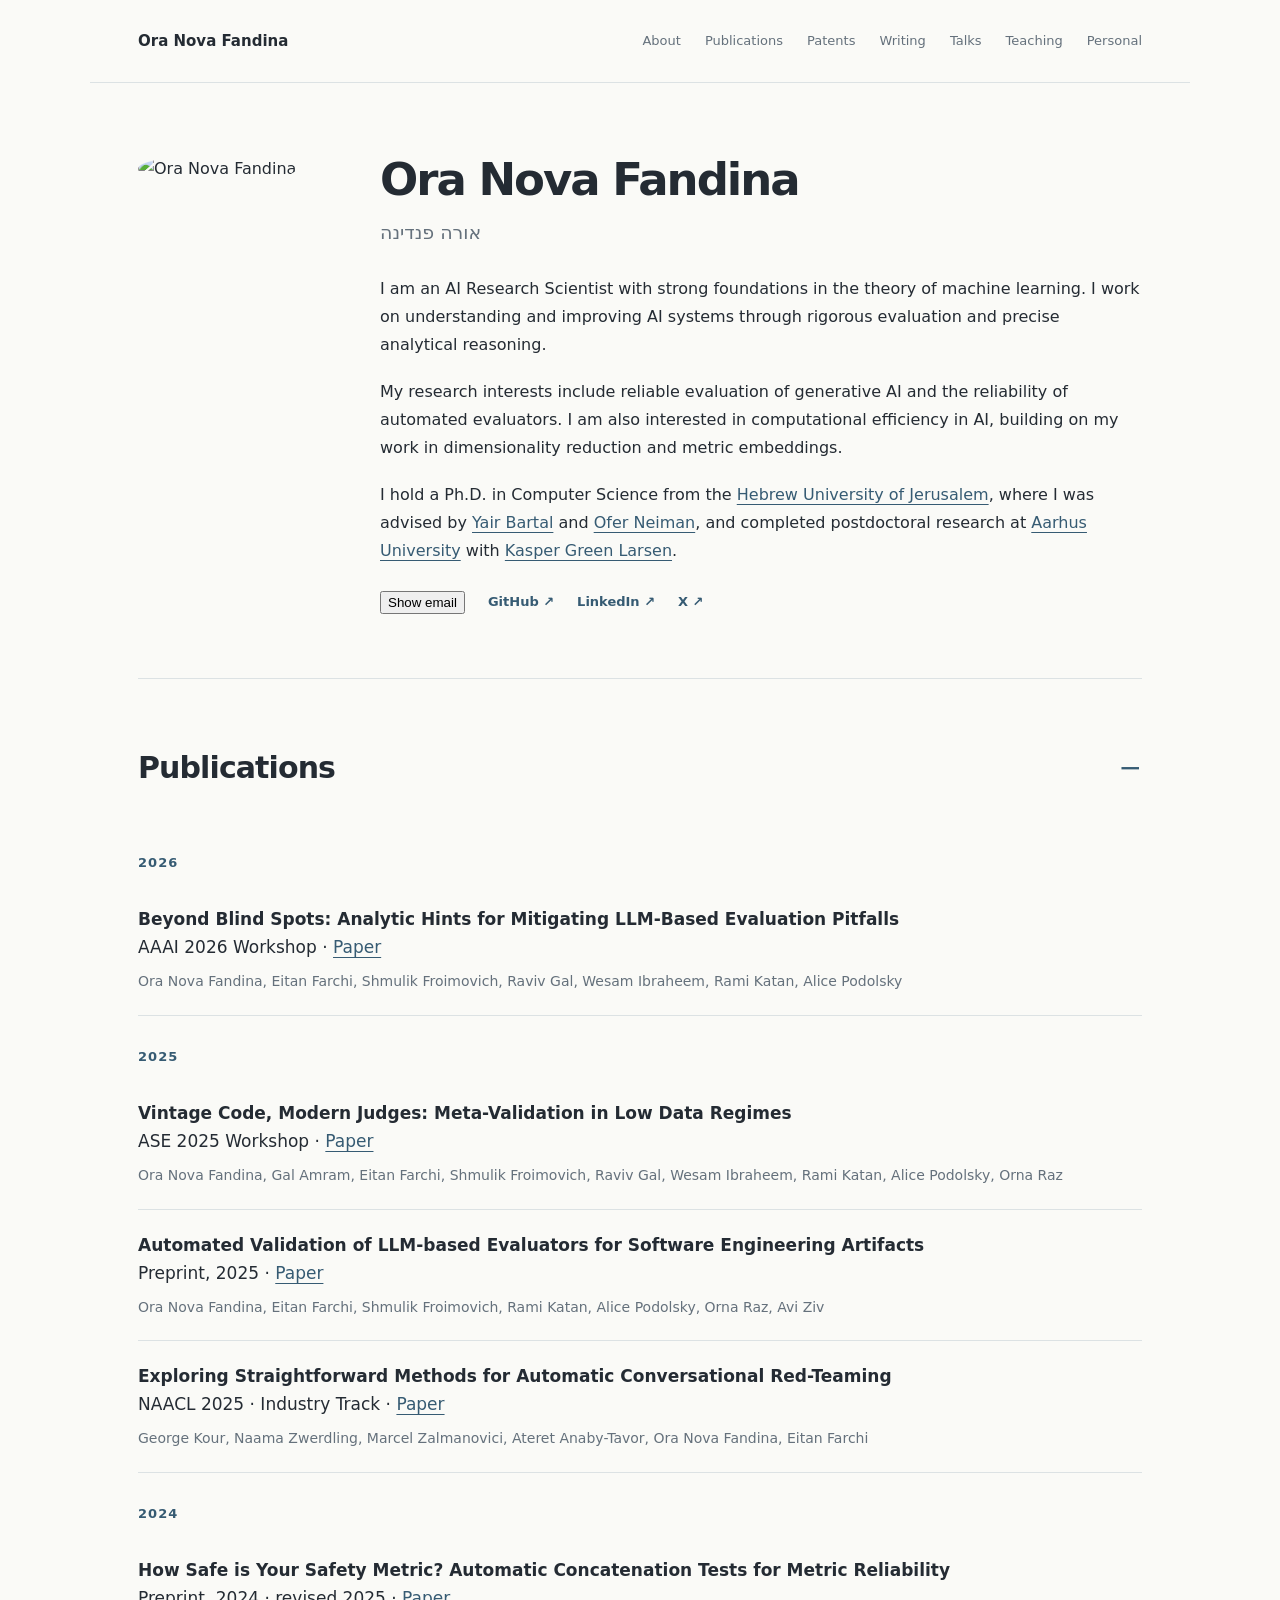
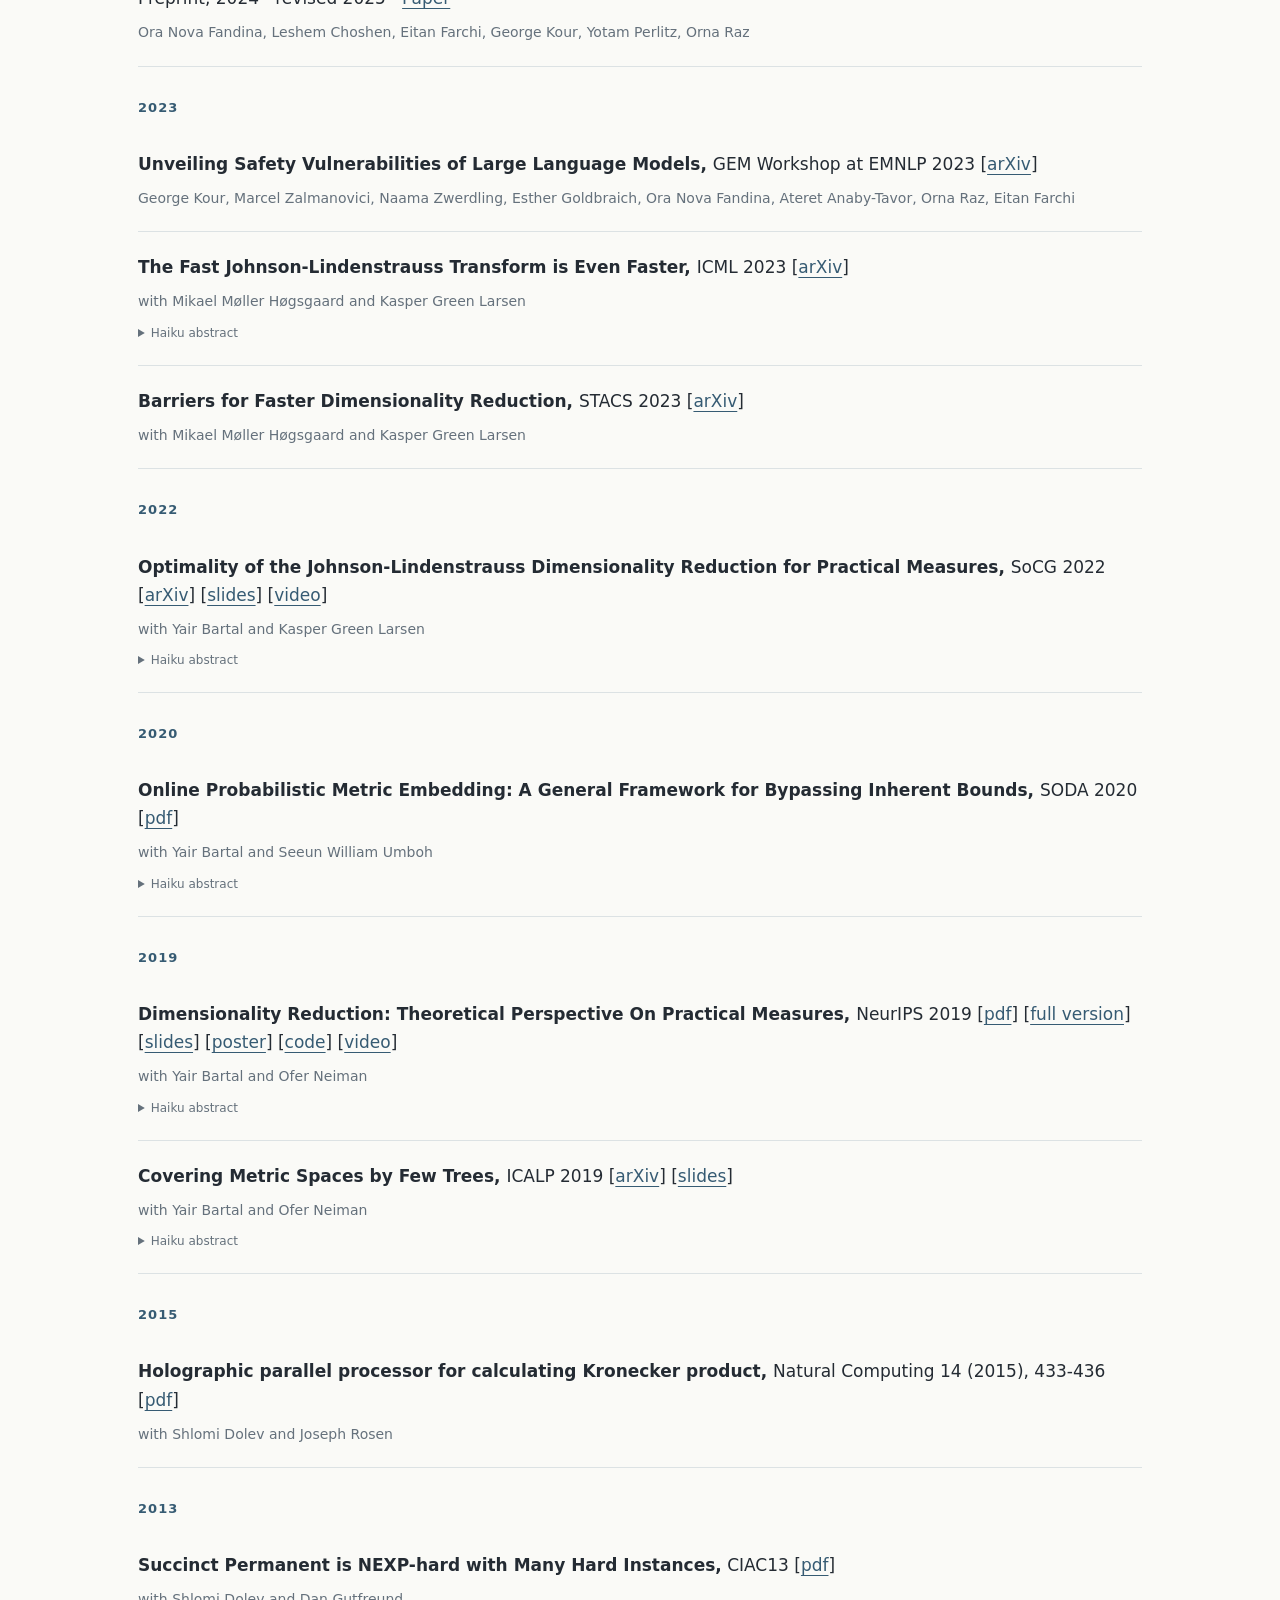
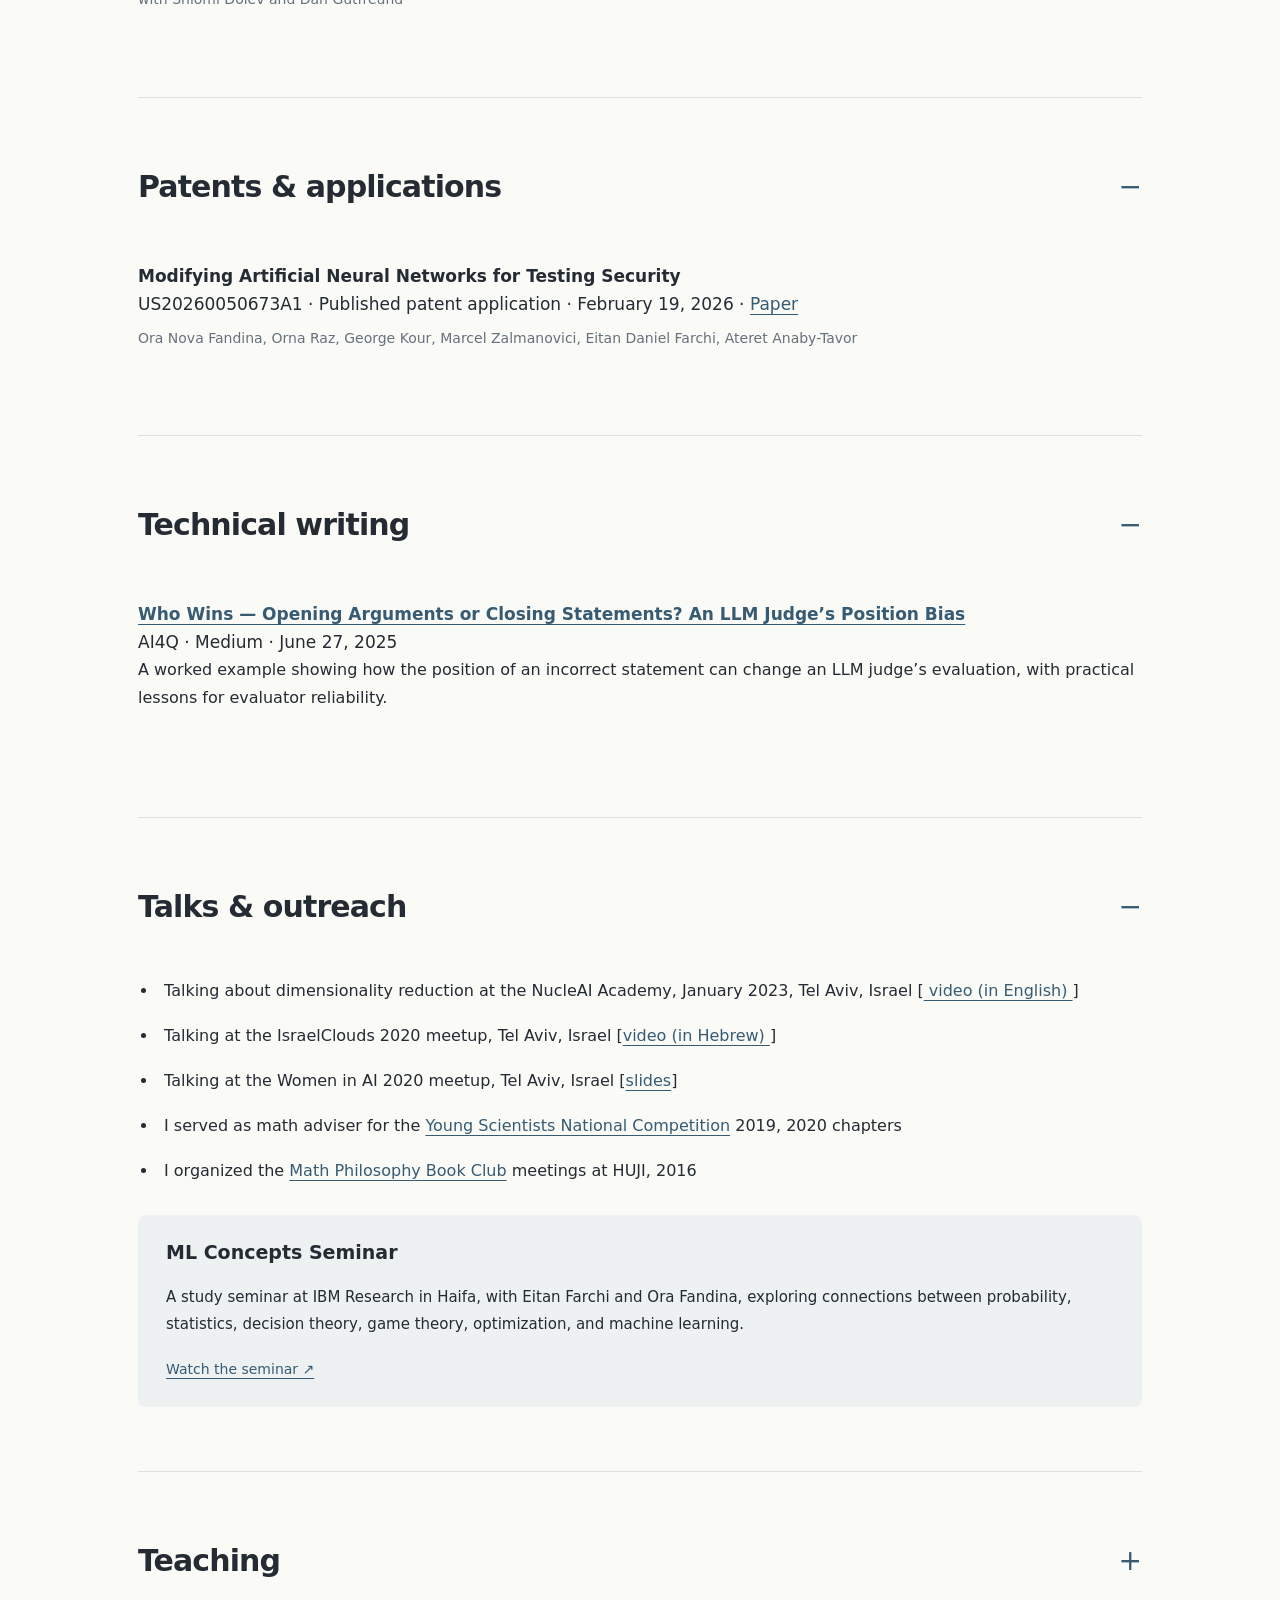
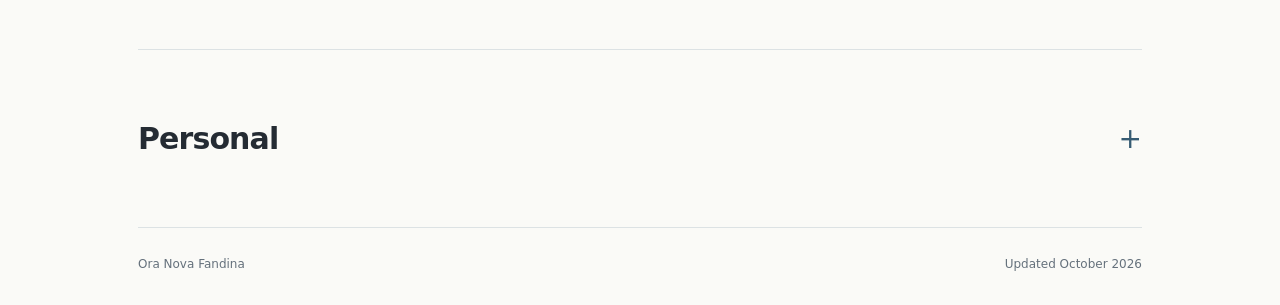
==== commit ed6c9526: "Reveal contact email on click to reduce basic scraping" ====
--- a/index.html
+++ b/index.html
@@ -1,6 +1,6 @@
-<!doctype html><html lang="en"><head><meta charset="utf-8"><meta name="viewport" content="width=device-width, initial-scale=1"><title>Ora Nova Fandina | AI Research Scientist</title><meta name="description" content="Ora Nova Fandina — AI Research Scientist working on reliable generative AI evaluation, computational efficiency, dimensionality reduction, and metric embeddings."><link rel="stylesheet" href="styles.css"></head><body><header class="site-header"><a class="wordmark" href="#about">Ora Nova Fandina</a><nav aria-label="Main navigation"><a href="#about">About</a><a href="#publications">Publications</a><a href="#patents">Patents</a><a href="#writing">Writing</a><a href="#talks">Talks</a><a href="#teaching">Teaching</a><a href="#personal">Personal</a></nav></header><main><section id="about" class="hero"><div class="portrait"><img src="https://orafandina.github.io/photo_2.jpg" alt="Ora Nova Fandina" width="290" height="290"></div><div><h1>Ora Nova Fandina</h1><p class="hebrew" lang="he" dir="rtl">אורה פנדינה</p><p>I am an AI Research Scientist with strong foundations in the theory of machine learning. I work on understanding and improving AI systems through rigorous evaluation and precise analytical reasoning.</p><p>My research interests include reliable evaluation of generative AI and the reliability of automated evaluators. I am also interested in computational efficiency in AI, building on my work in dimensionality reduction and metric embeddings.</p><p>I hold a Ph.D. in Computer Science from the <a href="http://www.cs.huji.ac.il/">Hebrew University of Jerusalem</a>, where I was advised by <a href="http://www.cs.huji.ac.il/~yair/">Yair Bartal</a> and <a href="https://www.cs.bgu.ac.il/~neimano/">Ofer Neiman</a>, and completed postdoctoral research at <a href="https://cs.au.dk/">Aarhus University</a> with <a href="https://cs.au.dk/~larsen/">Kasper Green Larsen</a>.</p><div class="social-links"><a href="mailto:fandina@gmail.com">Email ↗</a><a href="https://github.com/orafandina">GitHub ↗</a><a href="https://www.linkedin.com/in/orafandina">LinkedIn ↗</a><a href="https://twitter.com/FandinaNova">X ↗</a></div></div></section><section id="publications"><details class="section-fold" open><summary><h2>Publications</h2><span class="fold-indicator" aria-hidden="true"></span></summary><div class="section-content"><h3 class="year">2026</h3><article class="publication"><div class="paper-title"><strong>Beyond Blind Spots: Analytic Hints for Mitigating LLM-Based Evaluation Pitfalls</strong><br>AAAI 2026 Workshop · <a href="https://arxiv.org/abs/2512.16272">Paper</a></div><div class="authors">Ora Nova Fandina, Eitan Farchi, Shmulik Froimovich, Raviv Gal, Wesam Ibraheem, Rami Katan, Alice Podolsky</div></article><h3 class="year">2025</h3><article class="publication"><div class="paper-title"><strong>Vintage Code, Modern Judges: Meta-Validation in Low Data Regimes</strong><br>ASE 2025 Workshop · <a href="https://arxiv.org/abs/2510.27244">Paper</a></div><div class="authors">Ora Nova Fandina, Gal Amram, Eitan Farchi, Shmulik Froimovich, Raviv Gal, Wesam Ibraheem, Rami Katan, Alice Podolsky, Orna Raz</div></article><article class="publication"><div class="paper-title"><strong>Automated Validation of LLM-based Evaluators for Software Engineering Artifacts</strong><br>Preprint, 2025 · <a href="https://arxiv.org/abs/2508.02827">Paper</a></div><div class="authors">Ora Nova Fandina, Eitan Farchi, Shmulik Froimovich, Rami Katan, Alice Podolsky, Orna Raz, Avi Ziv</div></article><article class="publication"><div class="paper-title"><strong>Exploring Straightforward Methods for Automatic Conversational Red-Teaming</strong><br>NAACL 2025 · Industry Track · <a href="https://aclanthology.org/2025.naacl-industry.10/">Paper</a></div><div class="authors">George Kour, Naama Zwerdling, Marcel Zalmanovici, Ateret Anaby-Tavor, Ora Nova Fandina, Eitan Farchi</div></article><h3 class="year">2024</h3><article class="publication"><div class="paper-title"><strong>How Safe is Your Safety Metric? Automatic Concatenation Tests for Metric Reliability</strong><br>Preprint, 2024 · revised 2025 · <a href="https://arxiv.org/abs/2408.12259">Paper</a></div><div class="authors">Ora Nova Fandina, Leshem Choshen, Eitan Farchi, George Kour, Yotam Perlitz, Orna Raz</div></article><h3 class="year">2023</h3><article class="publication"><div class="paper-title"><strong>Unveiling Safety Vulnerabilities of Large Language Models,  </strong>GEM Workshop at EMNLP 2023   [<a href="https://arxiv.org/abs/2311.04124">arXiv</a>]</div><div class="authors">  George Kour, Marcel Zalmanovici, Naama Zwerdling, Esther Goldbraich, Ora Nova Fandina, Ateret Anaby-Tavor, Orna Raz, Eitan Farchi</div></article><article class="publication"><div class="paper-title"><strong>The Fast Johnson-Lindenstrauss Transform is Even Faster,  </strong>ICML 2023   [<a href="https://arxiv.org/abs/2204.01800">arXiv</a>]</div><div class="authors">  with  Mikael M&oslash;ller H&oslash;gsgaard and Kasper Green Larsen</div><details><summary>Haiku abstract</summary><div class="haiku">   <em>An old method's pace // revised, now faster to use. // Efficiency reigns.</em></div></details></article><article class="publication"><div class="paper-title"><strong>Barriers for Faster Dimensionality Reduction,  </strong>STACS 2023 [<a href="https://arxiv.org/abs/2207.03304">arXiv</a>]</div><div class="authors">  with  Mikael M&oslash;ller H&oslash;gsgaard and Kasper Green Larsen</div></article><h3 class="year">2022</h3><article class="publication"><div class="paper-title"><strong>Optimality of the Johnson-Lindenstrauss Dimensionality Reduction for Practical Measures,  </strong>SoCG 2022 [<a href="https://arxiv.org/abs/2107.06626">arXiv</a>]  [<a href="slides_web.pdf">slides</a>]   [<a href="https://www.youtube.com/watch?v=XmmHS_UoJCQ&t=17756s">video</a>] </div><div class="authors">with Yair Bartal and Kasper Green Larsen</div><details><summary>Haiku abstract</summary><div class="haiku">     <em>It was not designed // to preserve the average. // Yet, it optimally does.    </em></div></details></article><h3 class="year">2020</h3><article class="publication"><div class="paper-title"><strong>Online Probabilistic Metric Embedding: A General Framework for Bypassing Inherent Bounds,  </strong>SODA 2020 [<a href="full_v.pdf">pdf</a>]</div><div class="authors">with Yair Bartal and Seeun William Umboh</div><details><summary>Haiku abstract</summary><div class="haiku">   <em>Online random trees. // Tight. Yet, the error is large. // Are they still of use?</em></div></details></article><h3 class="year">2019</h3><article class="publication"><div class="paper-title">
+<!doctype html><html lang="en"><head><meta charset="utf-8"><meta name="viewport" content="width=device-width, initial-scale=1"><title>Ora Nova Fandina | AI Research Scientist</title><meta name="description" content="Ora Nova Fandina — AI Research Scientist working on reliable generative AI evaluation, computational efficiency, dimensionality reduction, and metric embeddings."><link rel="stylesheet" href="styles.css"></head><body><header class="site-header"><a class="wordmark" href="#about">Ora Nova Fandina</a><nav aria-label="Main navigation"><a href="#about">About</a><a href="#publications">Publications</a><a href="#patents">Patents</a><a href="#writing">Writing</a><a href="#talks">Talks</a><a href="#teaching">Teaching</a><a href="#personal">Personal</a></nav></header><main><section id="about" class="hero"><div class="portrait"><img src="https://orafandina.github.io/photo_2.jpg" alt="Ora Nova Fandina" width="290" height="290"></div><div><h1>Ora Nova Fandina</h1><p class="hebrew" lang="he" dir="rtl">אורה פנדינה</p><p>I am an AI Research Scientist with strong foundations in the theory of machine learning. I work on understanding and improving AI systems through rigorous evaluation and precise analytical reasoning.</p><p>My research interests include reliable evaluation of generative AI and the reliability of automated evaluators. I am also interested in computational efficiency in AI, building on my work in dimensionality reduction and metric embeddings.</p><p>I hold a Ph.D. in Computer Science from the <a href="http://www.cs.huji.ac.il/">Hebrew University of Jerusalem</a>, where I was advised by <a href="http://www.cs.huji.ac.il/~yair/">Yair Bartal</a> and <a href="https://www.cs.bgu.ac.il/~neimano/">Ofer Neiman</a>, and completed postdoctoral research at <a href="https://cs.au.dk/">Aarhus University</a> with <a href="https://cs.au.dk/~larsen/">Kasper Green Larsen</a>.</p><div class="social-links"><button type="button" class="email-contact">Show email</button><a href="https://github.com/orafandina">GitHub ↗</a><a href="https://www.linkedin.com/in/orafandina">LinkedIn ↗</a><a href="https://twitter.com/FandinaNova">X ↗</a></div></div></section><section id="publications"><details class="section-fold" open><summary><h2>Publications</h2><span class="fold-indicator" aria-hidden="true"></span></summary><div class="section-content"><h3 class="year">2026</h3><article class="publication"><div class="paper-title"><strong>Beyond Blind Spots: Analytic Hints for Mitigating LLM-Based Evaluation Pitfalls</strong><br>AAAI 2026 Workshop · <a href="https://arxiv.org/abs/2512.16272">Paper</a></div><div class="authors">Ora Nova Fandina, Eitan Farchi, Shmulik Froimovich, Raviv Gal, Wesam Ibraheem, Rami Katan, Alice Podolsky</div></article><h3 class="year">2025</h3><article class="publication"><div class="paper-title"><strong>Vintage Code, Modern Judges: Meta-Validation in Low Data Regimes</strong><br>ASE 2025 Workshop · <a href="https://arxiv.org/abs/2510.27244">Paper</a></div><div class="authors">Ora Nova Fandina, Gal Amram, Eitan Farchi, Shmulik Froimovich, Raviv Gal, Wesam Ibraheem, Rami Katan, Alice Podolsky, Orna Raz</div></article><article class="publication"><div class="paper-title"><strong>Automated Validation of LLM-based Evaluators for Software Engineering Artifacts</strong><br>Preprint, 2025 · <a href="https://arxiv.org/abs/2508.02827">Paper</a></div><div class="authors">Ora Nova Fandina, Eitan Farchi, Shmulik Froimovich, Rami Katan, Alice Podolsky, Orna Raz, Avi Ziv</div></article><article class="publication"><div class="paper-title"><strong>Exploring Straightforward Methods for Automatic Conversational Red-Teaming</strong><br>NAACL 2025 · Industry Track · <a href="https://aclanthology.org/2025.naacl-industry.10/">Paper</a></div><div class="authors">George Kour, Naama Zwerdling, Marcel Zalmanovici, Ateret Anaby-Tavor, Ora Nova Fandina, Eitan Farchi</div></article><h3 class="year">2024</h3><article class="publication"><div class="paper-title"><strong>How Safe is Your Safety Metric? Automatic Concatenation Tests for Metric Reliability</strong><br>Preprint, 2024 · revised 2025 · <a href="https://arxiv.org/abs/2408.12259">Paper</a></div><div class="authors">Ora Nova Fandina, Leshem Choshen, Eitan Farchi, George Kour, Yotam Perlitz, Orna Raz</div></article><h3 class="year">2023</h3><article class="publication"><div class="paper-title"><strong>Unveiling Safety Vulnerabilities of Large Language Models,  </strong>GEM Workshop at EMNLP 2023   [<a href="https://arxiv.org/abs/2311.04124">arXiv</a>]</div><div class="authors">  George Kour, Marcel Zalmanovici, Naama Zwerdling, Esther Goldbraich, Ora Nova Fandina, Ateret Anaby-Tavor, Orna Raz, Eitan Farchi</div></article><article class="publication"><div class="paper-title"><strong>The Fast Johnson-Lindenstrauss Transform is Even Faster,  </strong>ICML 2023   [<a href="https://arxiv.org/abs/2204.01800">arXiv</a>]</div><div class="authors">  with  Mikael M&oslash;ller H&oslash;gsgaard and Kasper Green Larsen</div><details><summary>Haiku abstract</summary><div class="haiku">   <em>An old method's pace // revised, now faster to use. // Efficiency reigns.</em></div></details></article><article class="publication"><div class="paper-title"><strong>Barriers for Faster Dimensionality Reduction,  </strong>STACS 2023 [<a href="https://arxiv.org/abs/2207.03304">arXiv</a>]</div><div class="authors">  with  Mikael M&oslash;ller H&oslash;gsgaard and Kasper Green Larsen</div></article><h3 class="year">2022</h3><article class="publication"><div class="paper-title"><strong>Optimality of the Johnson-Lindenstrauss Dimensionality Reduction for Practical Measures,  </strong>SoCG 2022 [<a href="https://arxiv.org/abs/2107.06626">arXiv</a>]  [<a href="slides_web.pdf">slides</a>]   [<a href="https://www.youtube.com/watch?v=XmmHS_UoJCQ&t=17756s">video</a>] </div><div class="authors">with Yair Bartal and Kasper Green Larsen</div><details><summary>Haiku abstract</summary><div class="haiku">     <em>It was not designed // to preserve the average. // Yet, it optimally does.    </em></div></details></article><h3 class="year">2020</h3><article class="publication"><div class="paper-title"><strong>Online Probabilistic Metric Embedding: A General Framework for Bypassing Inherent Bounds,  </strong>SODA 2020 [<a href="full_v.pdf">pdf</a>]</div><div class="authors">with Yair Bartal and Seeun William Umboh</div><details><summary>Haiku abstract</summary><div class="haiku">   <em>Online random trees. // Tight. Yet, the error is large. // Are they still of use?</em></div></details></article><h3 class="year">2019</h3><article class="publication"><div class="paper-title">
     <strong>Dimensionality Reduction: Theoretical Perspective On Practical Measures,  </strong>NeurIPS 2019 [<a href="NeurIPS19_camera_version.pdf">pdf</a>] [<a href="JL_NIPS19.pdf">full version</a>] [<a href="slides_JL.pdf">slides</a>] [<a href="Nips19_poster.pptx">poster</a>] [<a href="https://github.com/orafandina/Dimensionality-Reduction">code</a>] [<a href="https://icerm.brown.edu/video_archive/?play=1906">video</a>]  
     </div><div class="authors">with Yair Bartal and Ofer Neiman</div><details><summary>Haiku abstract</summary><div class="haiku">   <em>They say, in practice, // few dimensions are enough. // But in theory?</em></div></details></article><article class="publication"><div class="paper-title"><strong>Covering Metric Spaces by Few Trees,  </strong>ICALP 2019<em>  </em>[<a href="https://arxiv.org/abs/1905.07559">arXiv</a>] [<a href="slidesICALP19.pptx">slides</a>]</div><div class="authors">  with Yair Bartal and Ofer Neiman </div><details><summary>Haiku abstract</summary><div class="haiku">    <em>In a doubling world, // You see this grove of trees? // They are enough.</em></div></details></article><h3 class="year">2015</h3><article class="publication"><div class="paper-title"><strong>Holographic parallel processor for calculating Kronecker product,  </strong>Natural Computing 14 (2015), 433-436 [<a href="holog_paper.pdf">pdf</a>] </div><div class="authors"> with Shlomi Dolev and Joseph Rosen  </div></article><h3 class="year">2013</h3><article class="publication"><div class="paper-title"> <strong>Succinct Permanent is NEXP-hard with Many Hard Instances,</strong> <em> </em>CIAC13<em> </em>[<a href="CIAC_paper.pdf">pdf</a>]</div><div class="authors"> with Shlomi Dolev and Dan Gutfreund </div></article></div></details></section><section id="patents"><details class="section-fold" open><summary><h2>Patents &amp; applications</h2><span class="fold-indicator" aria-hidden="true"></span></summary><div class="section-content"><article class="publication"><div class="paper-title"><strong>Modifying Artificial Neural Networks for Testing Security</strong><br>US20260050673A1 · Published patent application · February 19, 2026 · <a href="https://patents.justia.com/patent/20260050673">Paper</a></div><div class="authors">Ora Nova Fandina, Orna Raz, George Kour, Marcel Zalmanovici, Eitan Daniel Farchi, Ateret Anaby-Tavor</div></article></div></details></section><section id="writing"><details class="section-fold" open><summary><h2>Technical writing</h2><span class="fold-indicator" aria-hidden="true"></span></summary><div class="section-content"><article class="publication"><div class="paper-title"><strong><a href="https://medium.com/ai4q/who-wins-opening-arguments-or-closing-statements-an-llm-judges-position-bias-38ab7b313d63">Who Wins — Opening Arguments or Closing Statements? An LLM Judge’s Position Bias</a></strong><br>AI4Q · Medium · June 27, 2025</div><p>A worked example showing how the position of an incorrect statement can change an LLM judge’s evaluation, with practical lessons for evaluator reliability.</p></article></div></details></section><section id="talks"><details class="section-fold" open><summary><h2>Talks & outreach</h2><span class="fold-indicator" aria-hidden="true"></span></summary><div class="section-content"><ul class="content-list"><li> Talking about dimensionality reduction at the NucleAI Academy, January 2023, Tel Aviv, Israel   [<a href="https://www.youtube.com/watch?v=oKiCh_zf0JU&t=153s&ab_channel=Nucleai"> video (in English) </a>]</li><li> Talking at the IsraelClouds 2020 meetup, Tel Aviv, Israel  [<a href="https://youtu.be/C1O2NcRSHKY?t=185">video (in Hebrew) </a>]</li><li> Talking at the Women in AI 2020 meetup, Tel Aviv, Israel  [<a href="Practical Measures_WinAI_Facebook.pdf">slides</a>]</li><li> I served as math adviser for the <a href="https://www.mada.org.il/young/about">Young Scientists National Competition</a> 2019, 2020 chapters</li><li> I organized the <a href="https://trello.com/b/ROS7mauy">Math Philosophy Book Club</a> meetings at HUJI, 2016 </li></ul><article class="seminar"><h3>ML Concepts Seminar</h3><p>A study seminar at IBM Research in Haifa, with Eitan Farchi and Ora Fandina, exploring connections between probability, statistics, decision theory, game theory, optimization, and machine learning.</p><a href="https://www.youtube.com/channel/UCyt6JmhTOx8AgCFXC13BmMw">Watch the seminar ↗</a></article></div></details></section><section id="teaching"><details class="section-fold"><summary><h2>Teaching</h2><span class="fold-indicator" aria-hidden="true"></span></summary><div class="section-content"><ul class="content-list"><li><p> Metric Embedding Theory and its Algorithmic Applications, at HUJI. Lecturer, Fall 2016 - Fall 2019 [<a href="https://moodle2.cs.huji.ac.il/nu18/course/view.php?id=67720&lang=en">Lecture notes</a>]</p></li><li><p> Data Structures, at BGU. Lecturer, Fall 2014 - Fall 2016</p></li><li><p> Algorithms, at Israeli Flight Academy. Lecturer, Fall 2013 - Fall 2015 </p></li></ul></div></details></section><section id="personal"><details class="section-fold"><summary><h2>Personal</h2><span class="fold-indicator" aria-hidden="true"></span></summary><div class="section-content"><p>I was born and grew up in Ukraine, where I finished high school. 
 I arrived in Israel together with my family in my teens. <br></br>
 <a href="https://scholar.google.com/citations?user=Fa_bvG4AAAAJ&hl=en">Dan </a> is my husband and Ruth, Esther, and Sarah are our daughters.
- Together with Dan we have backpacked in: <br></br> Ethiopia, Georgia, Tajikistan, Armenia, Azerbaijan, Kyrgyzstan, Japan, Costa-Rica, Spain, Netherlands, Germany, Greece, Italy, Slovakia, Egypt, Turkey, Jordan.</p><h3 class="subheading">The Hebrew language</h3><p><a href="https://en.hebrew-academy.org.il/">The Academy of the Hebrew Language</a> is where you can propose new Hebrew words and read about the history of the Hebrew language.</p><details class="reading"><summary>Math / CS reading list</summary><ul class="content-list"><li> Kurt Godel&rsquo;s Letter to John von Neumann (1956), [<a href="godel_to_neum.pdf">pdf</a>]</li><li> More is Different (1972),  P.W. Anderson [<a href="https://www.tkm.kit.edu/downloads/TKM1_2011_more_is_different_PWA.pdf">pdf</a>]</li><li> Cargo Cult Science (1974),  Richard Feynman [<a href="http://csinvesting.org/wp-content/uploads/2017/04/Feynman_Cargo_Cult_Science_reading.pdf">pdf</a>]</li><li> Big omicron and big omega and big theta (1976),  D.E. Knuth [<a href="https://dl.acm.org/doi/pdf/10.1145/1008328.1008329?casa_token=rp8pdkFCywwAAAAA:WKjCOLrah_K8jwtbiJp0_DBefPT-T07mSoWbYRl2iTzMKgzgGQw7ES_Tsk2Jh13hPd8tc7koLgI">pdf</a>]</li><li>What Every Computer Scientist Should Know About Floating-Point Arithmetic (1991),  D. Goldberg [<a href="float_point.pdf">pdf</a>]</li><li> All I really need to know...(1993),  D. P. Stern [<a href="http://theory.caltech.edu/~preskill/all-i-really-need-to-know.pdf">pdf</a>]</li><li>Possible Trends in Mathematics in the Coming Decades (1998),  M. Gromov [<a href="forum_trends.pdf">pdf</a>]</li><li>The Vinous Shock: How to Open a Bottle with a Book (2018),  M. Lewi [<a href="https://www.marklevimath.com/_files/ugd/4d55eb_701327c8f268482fb7f022ce9c919627.pdf">pdf</a>]</li><li>Ideas That Created the Future: Classic Papers of Computer Science (2021),  H.L. Lewis</li></ul></details><a href="https://www.goodreads.com/review/list/18291690-ora?shelf=read">My books on Goodreads ↗</a></div></details></section></main><footer>Ora Nova Fandina <span>Updated October 2026</span></footer><script>function revealSection(){const section=document.getElementById(location.hash.slice(1));const fold=section?.querySelector(".section-fold");if(fold)fold.open=true;}window.addEventListener("hashchange",revealSection);document.querySelectorAll('nav a[href^="#"]').forEach(link=>link.addEventListener("click",()=>{const fold=document.querySelector(link.getAttribute("href")+" > .section-fold");if(fold)fold.open=true;}));revealSection();</script></body></html>+ Together with Dan we have backpacked in: <br></br> Ethiopia, Georgia, Tajikistan, Armenia, Azerbaijan, Kyrgyzstan, Japan, Costa-Rica, Spain, Netherlands, Germany, Greece, Italy, Slovakia, Egypt, Turkey, Jordan.</p><h3 class="subheading">The Hebrew language</h3><p><a href="https://en.hebrew-academy.org.il/">The Academy of the Hebrew Language</a> is where you can propose new Hebrew words and read about the history of the Hebrew language.</p><details class="reading"><summary>Math / CS reading list</summary><ul class="content-list"><li> Kurt Godel&rsquo;s Letter to John von Neumann (1956), [<a href="godel_to_neum.pdf">pdf</a>]</li><li> More is Different (1972),  P.W. Anderson [<a href="https://www.tkm.kit.edu/downloads/TKM1_2011_more_is_different_PWA.pdf">pdf</a>]</li><li> Cargo Cult Science (1974),  Richard Feynman [<a href="http://csinvesting.org/wp-content/uploads/2017/04/Feynman_Cargo_Cult_Science_reading.pdf">pdf</a>]</li><li> Big omicron and big omega and big theta (1976),  D.E. Knuth [<a href="https://dl.acm.org/doi/pdf/10.1145/1008328.1008329?casa_token=rp8pdkFCywwAAAAA:WKjCOLrah_K8jwtbiJp0_DBefPT-T07mSoWbYRl2iTzMKgzgGQw7ES_Tsk2Jh13hPd8tc7koLgI">pdf</a>]</li><li>What Every Computer Scientist Should Know About Floating-Point Arithmetic (1991),  D. Goldberg [<a href="float_point.pdf">pdf</a>]</li><li> All I really need to know...(1993),  D. P. Stern [<a href="http://theory.caltech.edu/~preskill/all-i-really-need-to-know.pdf">pdf</a>]</li><li>Possible Trends in Mathematics in the Coming Decades (1998),  M. Gromov [<a href="forum_trends.pdf">pdf</a>]</li><li>The Vinous Shock: How to Open a Bottle with a Book (2018),  M. Lewi [<a href="https://www.marklevimath.com/_files/ugd/4d55eb_701327c8f268482fb7f022ce9c919627.pdf">pdf</a>]</li><li>Ideas That Created the Future: Classic Papers of Computer Science (2021),  H.L. Lewis</li></ul></details><a href="https://www.goodreads.com/review/list/18291690-ora?shelf=read">My books on Goodreads ↗</a></div></details></section></main><footer>Ora Nova Fandina <span>Updated October 2026</span></footer><script>function revealSection(){const section=document.getElementById(location.hash.slice(1));const fold=section?.querySelector(".section-fold");if(fold)fold.open=true;}window.addEventListener("hashchange",revealSection);document.querySelectorAll('nav a[href^="#"]').forEach(link=>link.addEventListener("click",()=>{const fold=document.querySelector(link.getAttribute("href")+" > .section-fold");if(fold)fold.open=true;}));revealSection();</script><script>document.querySelectorAll(".email-contact").forEach(button=>button.addEventListener("click",()=>{const address=["fandina",["gmail","com"].join(".")].join("@");const link=document.createElement("a");link.href="mailto:"+address;link.textContent=address;button.replaceWith(link);link.focus();}));</script></body></html>
